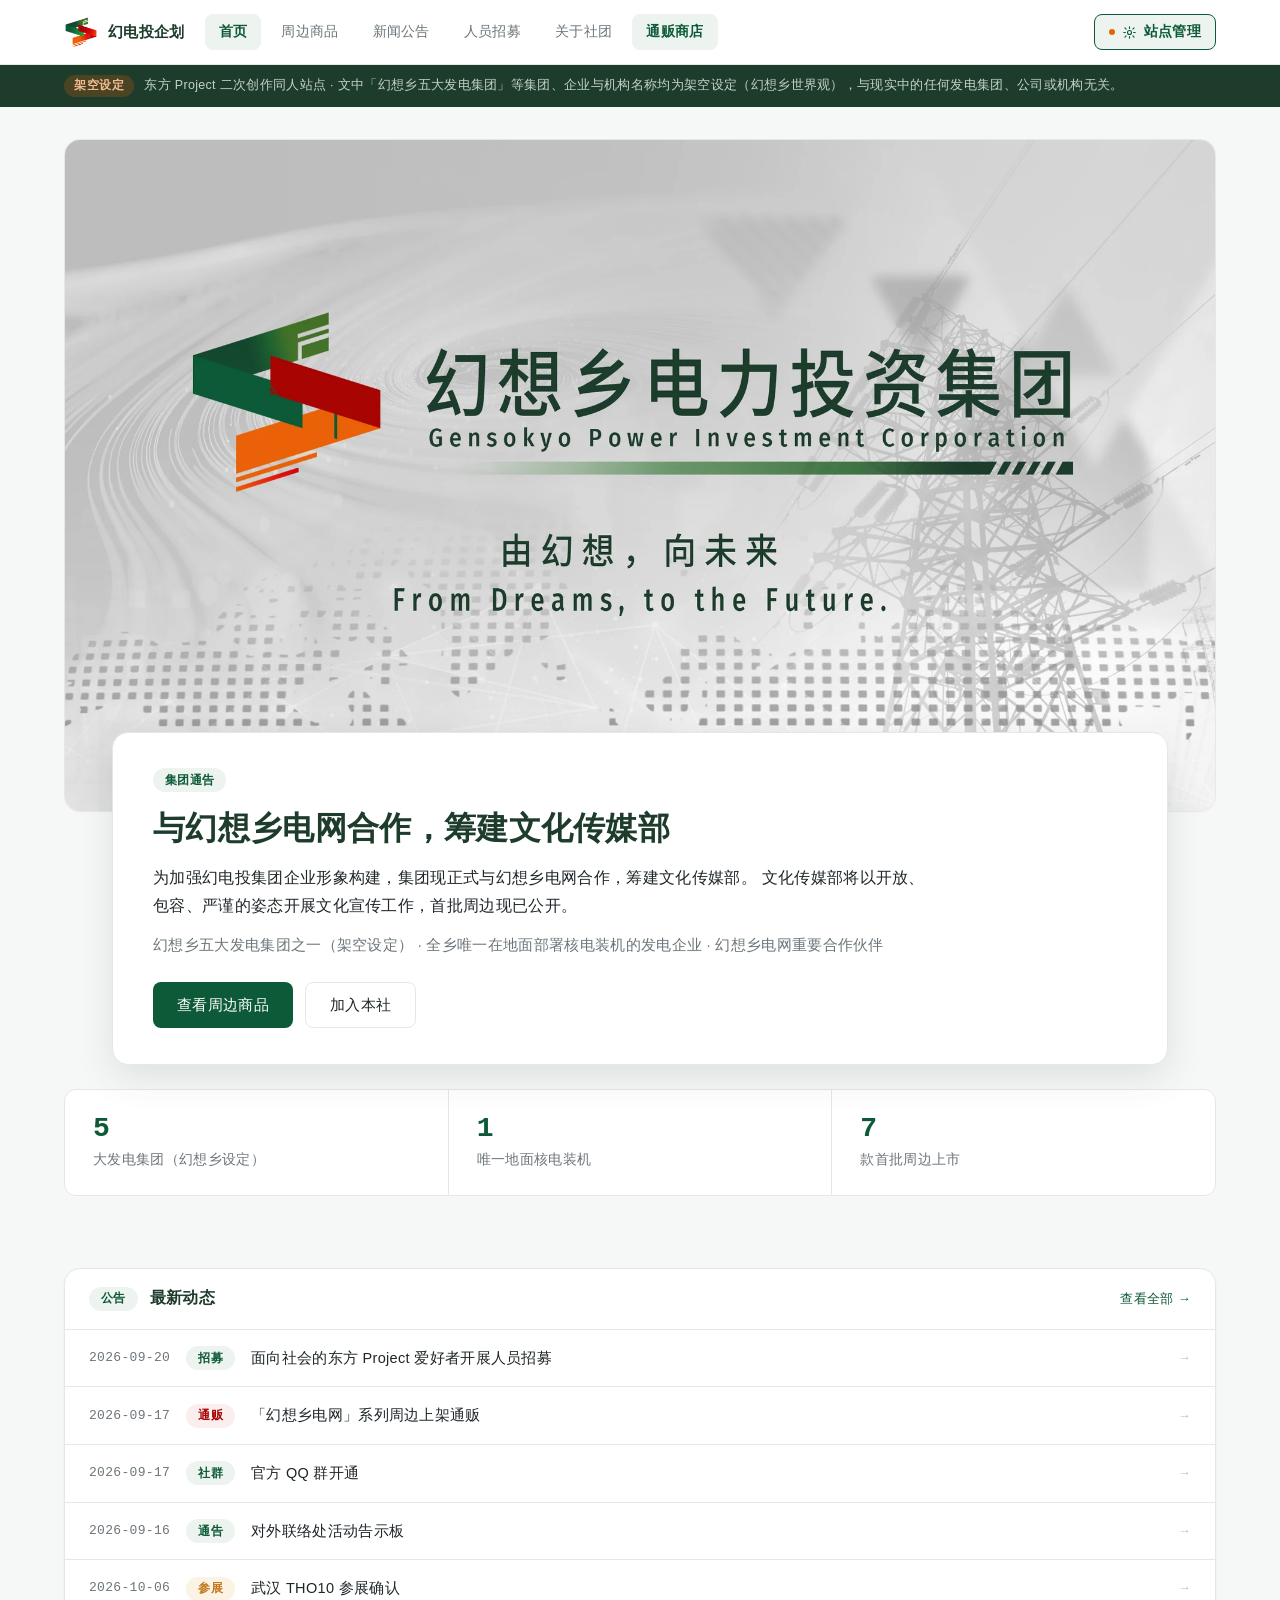
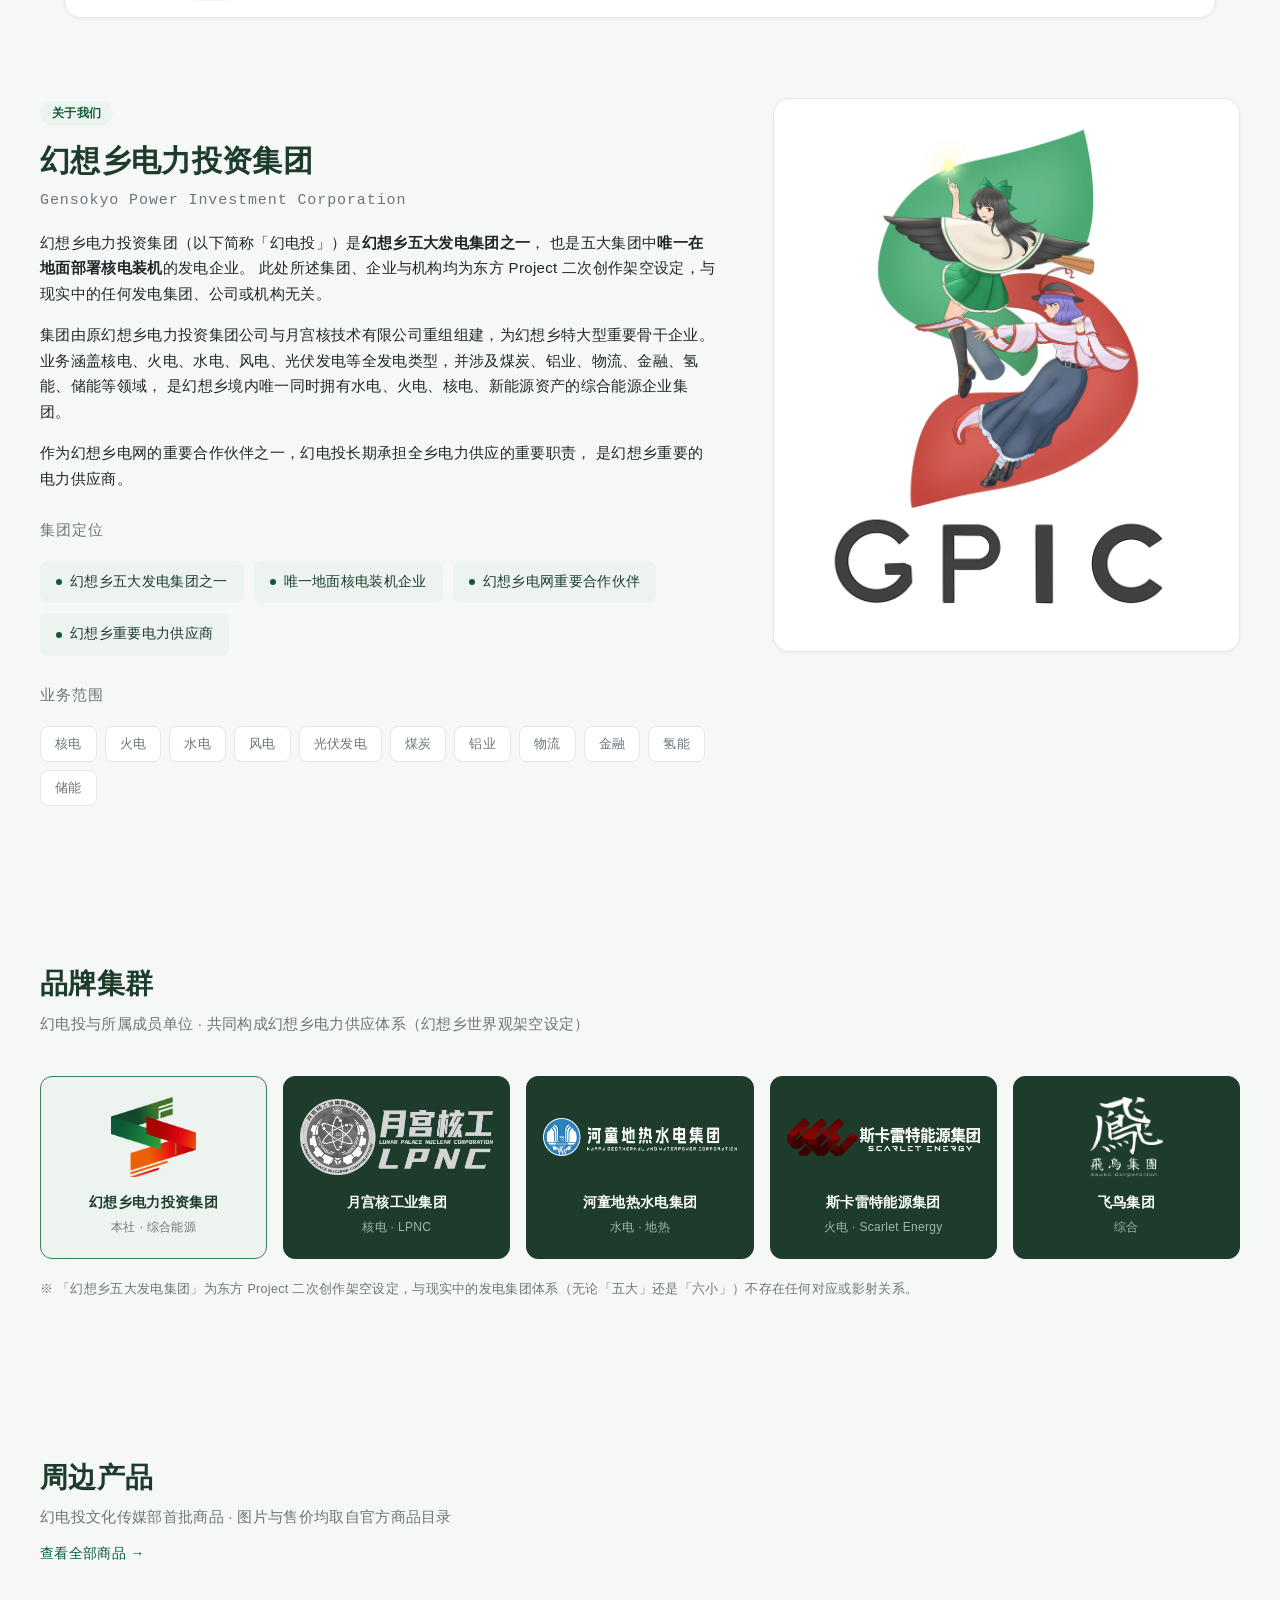
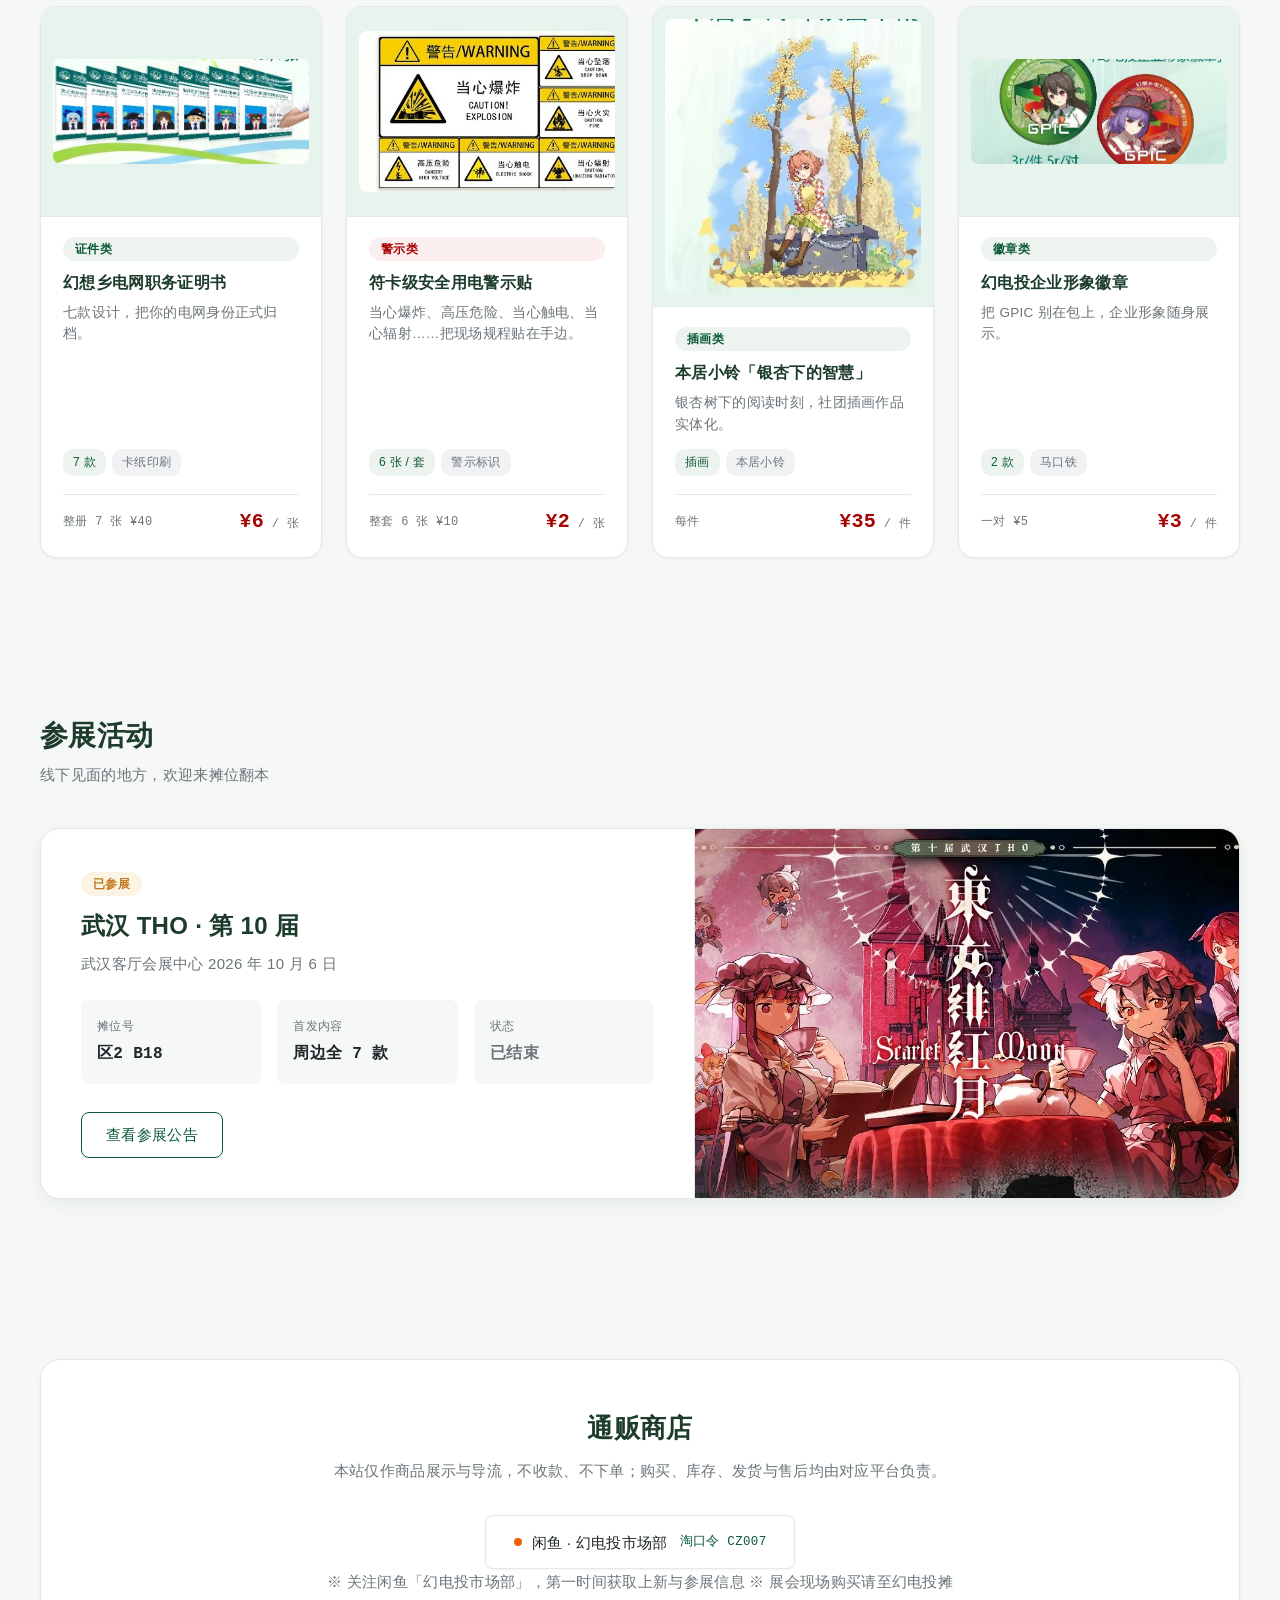
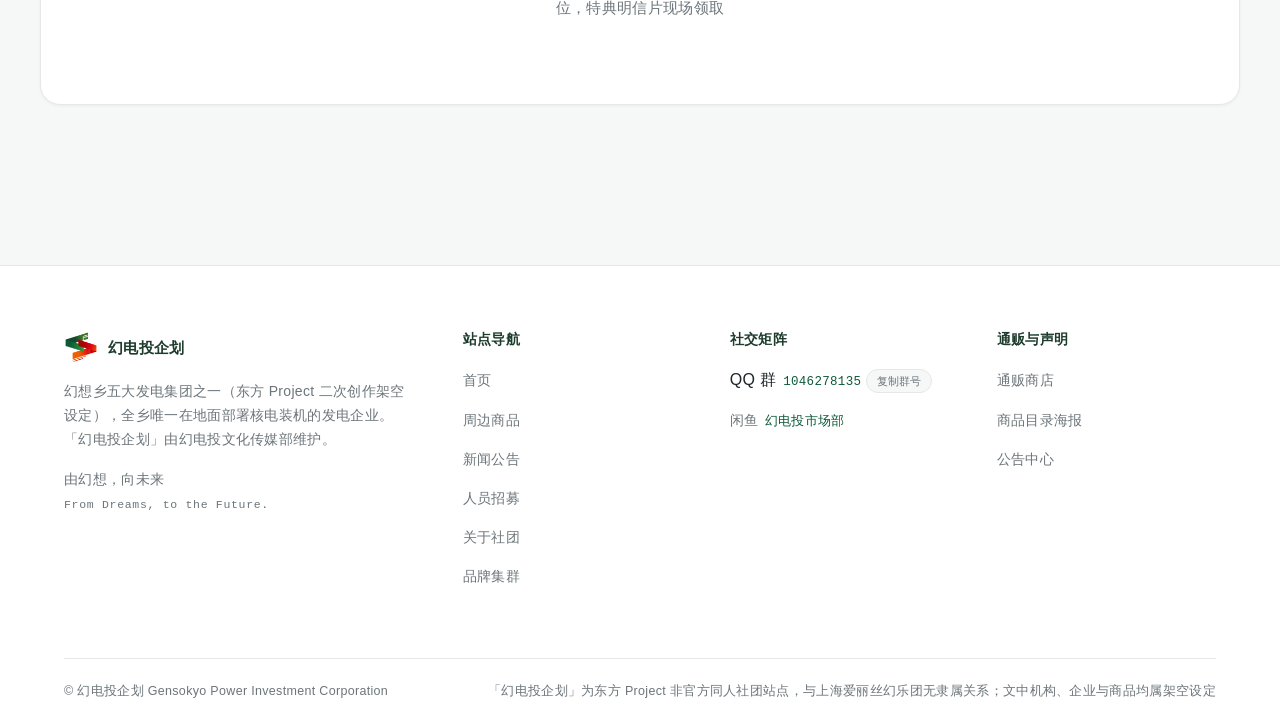
==== 官网/web/index.html @ 7ebc5402 "官网：接入自持动态后端，并加 GitHub Pages 应急发布 把站点从 Qoder 托管后端整体挪到自持栈，同时开一条应急发布通道， 以及收紧这个公开仓库的内容范围。  自持后端（新增 serve" ====
<!DOCTYPE html>
<html lang="zh-CN">
<head>
<meta charset="UTF-8">
<meta name="viewport" content="width=device-width, initial-scale=1">
<title>幻电投企划 | 幻想乡电力投资集团 GPIC</title>
<meta name="description" content="幻电投企划 —— 东方 Project 二次创作同人社团站点。幻想乡五大发电集团之一，全乡唯一在地面部署核电装机的发电企业。旗下文化传媒部出品：电网职务证明书、安全用电警示贴、能效贴纸、形象徽章等周边。">
<meta name="theme-color" content="#0D5A38">

<link rel="icon" href="assets/images/favicon.ico" sizes="any">
<link rel="icon" type="image/png" href="assets/images/favicon.png">
<link rel="apple-touch-icon" href="assets/images/favicon.png">

<meta property="og:type" content="website">
<meta property="og:title" content="幻电投企划 | 幻想乡电力投资集团 GPIC">
<meta property="og:description" content="东方 Project 二次创作架空设定 · 幻想乡五大发电集团之一，全乡唯一在地面部署核电装机的发电企业。">
<meta property="og:image" content="assets/images/share.jpg">
<meta property="og:image:width" content="1200">
<meta property="og:image:height" content="700">
<meta property="og:image:alt" content="幻想乡电力投资集团 · 由幻想，向未来">

<link rel="stylesheet" href="style.css">
</head>

<body>
<a class="skip-link" href="#main">跳到主内容</a>

<!-- ============ 顶部导航 ============ -->
<header class="site-header" id="siteHeader">
  <div class="container header-inner">
    <a class="logo" href="index.html">
      <img src="assets/images/favicon.png" alt="" width="34" height="34">
      <span>幻电投企划</span>
    </a>

    <nav class="main-nav" id="mainNav" aria-label="主导航">
      <a href="index.html" class="is-active">首页</a>
      <a href="goods.html">周边商品</a>
      <a href="notice.html">新闻公告</a>
      <a href="recruitment.html">人员招募</a>
      <a href="#about">关于社团</a>
      <a href="#shop">通贩商店</a>
    </nav>

    <div class="header-right">
      <a class="admin-entry" href="admin.html" title="进入站点管理后台（先登录）">
        <span class="ae-dot" aria-hidden="true"></span>
        <svg viewBox="0 0 24 24" fill="none" stroke="currentColor" stroke-width="1.8" stroke-linecap="round" stroke-linejoin="round" aria-hidden="true"><circle cx="12" cy="12" r="3.2"/><path d="M12 2.8v2.6M12 18.6v2.6M4.7 4.7l1.9 1.9M17.4 17.4l1.9 1.9M2.8 12h2.6M18.6 12h2.6M4.7 19.3l1.9-1.9M17.4 6.6l1.9-1.9"/></svg>
        <span>站点管理</span>
      </a>
      <button class="nav-toggle" id="navToggle" aria-label="展开菜单" aria-expanded="false">
        <span></span><span></span><span></span>
      </button>
    </div>
  </div>
</header>

<!-- ============ 世界观声明条 ============ -->
<div class="world-bar">
  <div class="container">
    <span class="wb-tag">架空设定</span>
    <p>东方 Project 二次创作同人站点 · 文中「幻想乡五大发电集团」等集团、企业与机构名称均为架空设定（幻想乡世界观），与现实中的任何发电集团、公司或机构无关。</p>
  </div>
</div>

<main id="main">

  <!-- ============ 首屏 · 品牌横幅 ============ -->
  <section class="hero">
    <div class="container">
      <picture>
        <source srcset="assets/images/banner.webp" type="image/webp">
        <img class="hero-banner" src="assets/images/banner.jpg" width="1920" height="1120"
             fetchpriority="high"
             alt="幻想乡电力投资集团 Gensokyo Power Investment Corporation —— 由幻想，向未来">
      </picture>
      <h1 class="sr-only">幻想乡电力投资集团 Gensokyo Power Investment Corporation</h1>

      <div class="hero-card">
        <span class="badge badge-green">集团通告</span>
        <h2>与幻想乡电网合作，筹建文化传媒部</h2>
        <p class="hero-notice">
          为加强幻电投集团企业形象构建，集团现正式与幻想乡电网合作，筹建文化传媒部。
          文化传媒部将以开放、包容、严谨的姿态开展文化宣传工作，首批周边现已公开。
        </p>
        <p class="hero-sub">
          幻想乡五大发电集团之一（架空设定） · 全乡唯一在地面部署核电装机的发电企业 · 幻想乡电网重要合作伙伴
        </p>
        <div class="hero-actions">
          <a class="btn btn-primary" href="goods.html">查看周边商品</a>
          <a class="btn btn-ghost" href="recruitment.html">加入本社</a>
        </div>
      </div>

      <div class="stat-strip">
        <div><span class="stat-num">5</span><span class="stat-label">大发电集团（幻想乡设定）</span></div>
        <div><span class="stat-num">1</span><span class="stat-label">唯一地面核电装机</span></div>
        <div><span class="stat-num">7</span><span class="stat-label">款首批周边上市</span></div>
      </div>
    </div>
  </section>

  <!-- ============ 最新公告 ============ -->
  <section class="container">
    <div class="notice-card" id="news">
      <div class="notice-head">
        <span class="badge badge-green">公告</span>
        <h2>最新动态</h2>
        <a class="more" href="notice.html">查看全部 →</a>
      </div>
      <ul class="notice-list" id="noticeList">
        <li>
          <a href="notice.html?id=2026-09-20-a">
            <span class="notice-date">2026-09-20</span>
            <span class="badge badge-green">招募</span>
            <span class="nt">面向社会的东方 Project 爱好者开展人员招募</span>
            <span class="go">→</span>
          </a>
        </li>
        <li>
          <a href="notice.html?id=2026-09-17-a">
            <span class="notice-date">2026-09-17</span>
            <span class="badge badge-red">通贩</span>
            <span class="nt">「幻想乡电网」系列周边上架通贩</span>
            <span class="go">→</span>
          </a>
        </li>
        <li>
          <a href="notice.html?id=2026-09-17-b">
            <span class="notice-date">2026-09-17</span>
            <span class="badge badge-green">社群</span>
            <span class="nt">官方 QQ 群开通</span>
            <span class="go">→</span>
          </a>
        </li>
        <li>
          <a href="notice.html?id=2026-09-16-a">
            <span class="notice-date">2026-09-16</span>
            <span class="badge badge-green">通告</span>
            <span class="nt">对外联络处活动告示板</span>
            <span class="go">→</span>
          </a>
        </li>
        <li>
          <a href="notice.html?id=2026-09-18-b">
            <span class="notice-date">2026-10-06</span>
            <span class="badge badge-gold">参展</span>
            <span class="nt">武汉 THO10 参展确认</span>
            <span class="go">→</span>
          </a>
        </li>
      </ul>
    </div>
  </section>

  <!-- ============ 关于社团 ============ -->
  <section class="section container" id="about">
    <div class="about-grid">
      <div class="about-text">
        <span class="badge badge-green">关于我们</span>
        <h2>幻想乡电力投资集团</h2>
        <p class="about-en">Gensokyo Power Investment Corporation</p>
        <p>
          幻想乡电力投资集团（以下简称「幻电投」）是<strong>幻想乡五大发电集团之一</strong>，
          也是五大集团中<strong>唯一在地面部署核电装机</strong>的发电企业。
          此处所述集团、企业与机构均为东方 Project 二次创作架空设定，与现实中的任何发电集团、公司或机构无关。
        </p>
        <p>
          集团由原幻想乡电力投资集团公司与月宫核技术有限公司重组组建，为幻想乡特大型重要骨干企业。
          业务涵盖核电、火电、水电、风电、光伏发电等全发电类型，并涉及煤炭、铝业、物流、金融、氢能、储能等领域，
          是幻想乡境内唯一同时拥有水电、火电、核电、新能源资产的综合能源企业集团。
        </p>
        <p>
          作为幻想乡电网的重要合作伙伴之一，幻电投长期承担全乡电力供应的重要职责，
          是幻想乡重要的电力供应商。
        </p>

        <p class="tag-title">集团定位</p>
        <ul class="id-tags">
          <li>幻想乡五大发电集团之一</li>
          <li>唯一地面核电装机企业</li>
          <li>幻想乡电网重要合作伙伴</li>
          <li>幻想乡重要电力供应商</li>
        </ul>

        <p class="tag-title">业务范围</p>
        <ul class="biz-tags">
          <li>核电</li><li>火电</li><li>水电</li><li>风电</li><li>光伏发电</li>
          <li>煤炭</li><li>铝业</li><li>物流</li><li>金融</li><li>氢能</li><li>储能</li>
        </ul>
      </div>

      <div class="about-visual">
        <img src="assets/images/logo-mascot.webp" width="900" height="1080"
             alt="幻想乡电力投资集团立绘标识">
      </div>
    </div>
  </section>

  <!-- ============ 品牌集群 ============ -->
  <section class="section container" id="brands">
    <div class="section-head">
      <h2>品牌集群</h2>
      <p>幻电投与所属成员单位 · 共同构成幻想乡电力供应体系（幻想乡世界观架空设定）</p>
    </div>

    <ul class="brand-grid">
      <li class="brand-card is-self">
        <div class="brand-logo"><img src="assets/images/logo-mark.webp" alt="幻想乡电力投资集团标志" loading="lazy"></div>
        <h3>幻想乡电力投资集团</h3>
        <p>本社 · 综合能源</p>
      </li>
      <li class="brand-card">
        <div class="brand-logo"><img src="assets/images/brand-lunar.webp" alt="月宫核工业集团有限公司标志" loading="lazy"></div>
        <h3>月宫核工业集团</h3>
        <p>核电 · LPNC</p>
      </li>
      <li class="brand-card">
        <div class="brand-logo"><img src="assets/images/brand-kappa.webp" alt="河童地热水电集团有限公司标志" loading="lazy"></div>
        <h3>河童地热水电集团</h3>
        <p>水电 · 地热</p>
      </li>
      <li class="brand-card">
        <div class="brand-logo"><img src="assets/images/brand-scarlet.webp" alt="斯卡雷特能源集团有限公司标志" loading="lazy"></div>
        <h3>斯卡雷特能源集团</h3>
        <p>火电 · Scarlet Energy</p>
      </li>
      <li class="brand-card">
        <div class="brand-logo"><img src="assets/images/brand-asuka.webp" alt="飞鸟集团有限公司标志" loading="lazy"></div>
        <h3>飞鸟集团</h3>
        <p>综合</p>
      </li>
    </ul>

    <p class="brand-note">※ 「幻想乡五大发电集团」为东方 Project 二次创作架空设定，与现实中的发电集团体系（无论「五大」还是「六小」）不存在任何对应或影射关系。</p>
  </section>

  <!-- ============ 周边产品精选 ============ -->
  <section class="section container" id="goods">
    <div class="section-head">
      <h2>周边产品</h2>
      <p>幻电投文化传媒部首批商品 · 图片与售价均取自官方商品目录</p>
      <a class="more" href="goods.html">查看全部商品 →</a>
    </div>

    <div class="goods-grid">
      <article class="goods-card">
        <div class="goods-media"><img src="assets/images/goods-proof.webp" alt="幻想乡电网职务证明书，共 7 款" loading="lazy"></div>
        <div class="goods-body">
          <span class="badge badge-green">证件类</span>
          <h3>幻想乡电网职务证明书</h3>
          <p>七款设计，把你的电网身份正式归档。</p>
          <div class="goods-tags"><span class="is-key">7 款</span><span>卡纸印刷</span></div>
          <div class="goods-foot">
            <span class="goods-alt">整册 7 张 ¥40</span>
            <span class="goods-price">¥6<em> / 张</em></span>
          </div>
        </div>
      </article>

      <article class="goods-card">
        <div class="goods-media"><img src="assets/images/goods-warning.webp" alt="符卡级安全用电警示贴，含当心爆炸、高压危险等图案" loading="lazy"></div>
        <div class="goods-body">
          <span class="badge badge-red">警示类</span>
          <h3>符卡级安全用电警示贴</h3>
          <p>当心爆炸、高压危险、当心触电、当心辐射……把现场规程贴在手边。</p>
          <div class="goods-tags"><span class="is-key">6 张 / 套</span><span>警示标识</span></div>
          <div class="goods-foot">
            <span class="goods-alt">整套 6 张 ¥10</span>
            <span class="goods-price">¥2<em> / 张</em></span>
          </div>
        </div>
      </article>

      <article class="goods-card">
        <div class="goods-media"><img src="assets/images/goods-kosuzu.webp" alt="本居小铃主题插画「银杏下的智慧」" loading="lazy"></div>
        <div class="goods-body">
          <span class="badge badge-green">插画类</span>
          <h3>本居小铃「银杏下的智慧」</h3>
          <p>银杏树下的阅读时刻，社团插画作品实体化。</p>
          <div class="goods-tags"><span class="is-key">插画</span><span>本居小铃</span></div>
          <div class="goods-foot">
            <span class="goods-alt">每件</span>
            <span class="goods-price">¥35<em> / 件</em></span>
          </div>
        </div>
      </article>

      <article class="goods-card">
        <div class="goods-media"><img src="assets/images/goods-badge.webp" alt="幻电投企业形象徽章，共 2 款" loading="lazy"></div>
        <div class="goods-body">
          <span class="badge badge-green">徽章类</span>
          <h3>幻电投企业形象徽章</h3>
          <p>把 GPIC 别在包上，企业形象随身展示。</p>
          <div class="goods-tags"><span class="is-key">2 款</span><span>马口铁</span></div>
          <div class="goods-foot">
            <span class="goods-alt">一对 ¥5</span>
            <span class="goods-price">¥3<em> / 件</em></span>
          </div>
        </div>
      </article>
    </div>
  </section>

  <!-- ============ 参展预告 ============ -->
  <section class="section container" id="event">
    <div class="section-head">
      <h2>参展活动</h2>
      <p>线下见面的地方，欢迎来摊位翻本</p>
    </div>

    <div class="event-card">
      <div class="event-info">
        <span class="badge badge-gold">已参展</span>
        <h3>武汉 THO · 第 10 届</h3>
        <p>武汉客厅会展中心 2026 年 10 月 6 日</p>
        <dl class="event-facts">
          <div><dt>摊位号</dt><dd>区2 B18</dd></div>
          <div><dt>首发内容</dt><dd>周边全 7 款</dd></div>
          <div><dt>状态</dt><dd class="cd is-past">已结束</dd></div>
        </dl>
        <a class="btn btn-outline" href="notice.html?id=2026-09-18-b">查看参展公告</a>
      </div>
      <div class="event-visual" style="background-image:url('assets/images/武汉tho.webp')"></div>
    </div>
  </section>

  <!-- ============ 通贩入口 ============ -->
  <section class="section container" id="shop">
    <div class="shop-card">
      <h2>通贩商店</h2>
      <p>本站仅作商品展示与导流，不收款、不下单；购买、库存、发货与售后均由对应平台负责。</p>
      <div class="shop-links">
        <a href="https://m.tb.cn/h.8sNhvfF?tk=iu4DTjnBcbM" target="_blank" rel="noopener">
          <span class="dot"></span>闲鱼 · 幻电投市场部<em class="sc-sub">淘口令 CZ007</em>
        </a>
      </div>
      <p class="shop-note">※ 关注闲鱼「幻电投市场部」，第一时间获取上新与参展信息 ※ 展会现场购买请至幻电投摊位，特典明信片现场领取</p>
    </div>
  </section>

</main>

<!-- ============ 页脚 ============ -->
<footer class="site-footer">
  <div class="container">
    <div class="footer-grid">
      <div class="footer-brand">
        <a class="logo" href="index.html">
          <img src="assets/images/favicon.png" alt="" width="34" height="34">
          <span>幻电投企划</span>
        </a>
        <p>幻想乡五大发电集团之一（东方 Project 二次创作架空设定），全乡唯一在地面部署核电装机的发电企业。「幻电投企划」由幻电投文化传媒部维护。</p>
        <p class="footer-slogan">由幻想，向未来<em>From Dreams, to the Future.</em></p>
      </div>

      <div>
        <h4>站点导航</h4>
        <ul>
          <li><a href="index.html">首页</a></li>
          <li><a href="goods.html">周边商品</a></li>
          <li><a href="notice.html">新闻公告</a></li>
          <li><a href="recruitment.html">人员招募</a></li>
          <li><a href="#about">关于社团</a></li>
          <li><a href="#brands">品牌集群</a></li>
        </ul>
      </div>

      <div>
        <h4>社交矩阵</h4>
        <ul id="socialList">
          <li>
            QQ 群 <em class="sc-sub">1046278135</em>
            <button type="button" class="sc-copy" data-copy="1046278135">复制群号</button>
          </li>
          <li><a href="https://m.tb.cn/h.8sNhvfF?tk=iu4DTjnBcbM" target="_blank" rel="noopener">闲鱼 <em class="sc-sub">幻电投市场部</em></a></li>
        </ul>
      </div>

      <div>
        <h4>通贩与声明</h4>
        <ul>
          <li><a href="#shop">通贩商店</a></li>
          <li><a href="assets/images/goods-poster.webp" target="_blank" rel="noopener">商品目录海报</a></li>
          <li><a href="notice.html">公告中心</a></li>
        </ul>
      </div>
    </div>

    <div class="footer-bottom">
      <span>© 幻电投企划 Gensokyo Power Investment Corporation</span>
      <span>「幻电投企划」为东方 Project 非官方同人社团站点，与上海爱丽丝幻乐团无隶属关系；文中机构、企业与商品均属架空设定</span>
    </div>
  </div>
</footer>

<script>
// 移动端菜单
var navToggle = document.getElementById('navToggle');
var mainNav = document.getElementById('mainNav');
navToggle.addEventListener('click', function () {
  var open = mainNav.classList.toggle('is-open');
  navToggle.setAttribute('aria-expanded', open ? 'true' : 'false');
});

// 导航阴影
var header = document.getElementById('siteHeader');
window.addEventListener('scroll', function () {
  header.classList.toggle('scrolled', window.scrollY > 10);
}, { passive: true });

// 一键复制
document.addEventListener('click', function (e) {
  var btn = e.target.closest ? e.target.closest('[data-copy]') : null;
  if (!btn) return;
  var text = btn.getAttribute('data-copy');
  var done = function () {
    var old = btn.textContent;
    btn.textContent = '已复制';
    btn.classList.add('is-done');
    setTimeout(function () { btn.textContent = old; btn.classList.remove('is-done'); }, 1600);
  };
  if (navigator.clipboard && navigator.clipboard.writeText) {
    navigator.clipboard.writeText(text).then(done, function () { window.prompt('请手动复制：', text); });
  } else {
    window.prompt('请手动复制：', text);
  }
});

// 滚动高亮当前栏目
var navLinks = Array.prototype.slice.call(document.querySelectorAll('.main-nav a[href^="#"]'));
if ('IntersectionObserver' in window) {
  var linkMap = {};
  navLinks.forEach(function (a) { linkMap[a.getAttribute('href').slice(1)] = a; });
  var observer = new IntersectionObserver(function (entries) {
    entries.forEach(function (entry) {
      if (entry.isIntersecting && linkMap[entry.target.id]) {
        navLinks.forEach(function (a) { a.classList.remove('is-active'); });
        linkMap[entry.target.id].classList.add('is-active');
      }
    });
  }, { rootMargin: '-80px 0px -70% 0px' });
  Object.keys(linkMap).forEach(function (id) {
    var el = document.getElementById(id);
    if (el) observer.observe(el);
  });
}
// ─── 动态数据加载 ───
(function() {
  var API = '/functions/v1/app';
  function esc(s) { var d = document.createElement('div'); d.textContent = s; return d.innerHTML; }

  fetch(API + '?action=all')
    .then(function(r) { return r.json(); })
    .then(function(data) {
      if (data.error || !data.ok) return;

      // 更新公告列表
      if (data.notices && data.notices.length) {
        var list = document.getElementById('noticeList');
        if (list) {
          list.innerHTML = data.notices.slice(0, 5).map(function(n) {
            var badgeClass = n.style === 'red' ? 'badge-red' : n.style === 'gold' ? 'badge-gold' : 'badge-green';
            return '<li><a href="notice.html?id=' + esc(n.id) + '">' +
              '<span class="notice-date">' + esc(n.date) + '</span>' +
              '<span class="badge ' + badgeClass + '">' + esc(n.type) + '</span>' +
              '<span class="nt">' + esc(n.summary || n.title) + '</span>' +
              '<span class="go">→</span></a></li>';
          }).join('');
        }
      }

      // 更新品牌
      if (data.brands && data.brands.length) {
        var brandGrid = document.querySelector('.brand-grid');
        if (brandGrid) {
          brandGrid.innerHTML = data.brands.map(function(b) {
            return '<li class="brand-card' + (b.is_self ? ' is-self' : '') + '">' +
              '<div class="brand-logo"><img src="' + esc(b.logo) + '" alt="' + esc(b.name) + '" loading="lazy"></div>' +
              '<h3>' + esc(b.name) + '</h3>' +
              '<p>' + esc(b.sub) + '</p></li>';
          }).join('');
        }
      }

      // 更新商品
      if (data.goods && data.goods.length) {
        var goodsGrid = document.querySelector('.goods-grid');
        if (goodsGrid) {
          goodsGrid.innerHTML = data.goods.slice(0, 4).map(function(g) {
            var badgeClass = g.badge_style === 'red' ? 'badge-red' : g.badge_style === 'gold' ? 'badge-gold' : 'badge-green';
            var tagsHtml = (g.tags || []).map(function(t) {
              return '<span' + (t.key ? ' class="is-key"' : '') + '>' + esc(t.text) + '</span>';
            }).join('');
            var priceText = g.is_free ? esc(g.free_label || '免费') : '¥' + esc(g.price) + '<em> ' + esc(g.unit) + '</em>';
            return '<article class="goods-card">' +
              '<div class="goods-media"><img src="' + esc(g.image) + '" alt="' + esc(g.image_alt) + '" loading="lazy"></div>' +
              '<div class="goods-body">' +
              '<span class="badge ' + badgeClass + '">' + esc(g.badge) + '</span>' +
              '<h3>' + esc(g.name) + '</h3>' +
              '<p>' + esc(g.description) + '</p>' +
              '<div class="goods-tags">' + tagsHtml + '</div>' +
              '<div class="goods-foot">' +
              '<span class="goods-alt">' + esc(g.alt_label) + '</span>' +
              '<span class="goods-price">' + priceText + '</span>' +
              '</div></div></article>';
          }).join('');
        }
      }

      // 更新通贩商店（数据来自后端 site_settings 的 shop 键）
      // 下面这段静态 HTML 保留作兜底：接口挂了 / 没 JS 时仍是可读内容
      if (data.shop) {
        var shopCard = document.querySelector('#shop .shop-card');
        if (shopCard) {
          var shop = data.shop;
          var shopLinks = (shop.links || []).filter(function(l) {
            return l && l.href;
          }).map(function(l) {
            return '<a href="' + esc(l.href) + '" target="_blank" rel="noopener">' +
              '<span class="dot"></span>' + esc(l.label || '') +
              (l.sub ? '<em class="sc-sub">' + esc(l.sub) + '</em>' : '') + '</a>';
          }).join('');
          shopCard.innerHTML =
            '<h2>' + esc(shop.title || '通贩商店') + '</h2>' +
            (shop.desc ? '<p>' + esc(shop.desc) + '</p>' : '') +
            (shopLinks ? '<div class="shop-links">' + shopLinks + '</div>' : '') +
            (shop.note ? '<p class="shop-note">' + esc(shop.note) + '</p>' : '');
        }
      }

      // 更新社交链接
      if (data.social && data.social.length) {
        var socialList = document.getElementById('socialList');
        if (socialList) {
          socialList.innerHTML = data.social.filter(function(s) { return s.href; }).map(function(s) {
            return '<li><a href="' + esc(s.href) + '" target="_blank" rel="noopener">' + esc(s.label) +
              (s.sub ? ' <em class="sc-sub">' + esc(s.sub) + '</em>' : '') + '</a></li>';
          }).join('');
        }
      }
    })
    .catch(function() { /* 静态内容作为兜底 */ });
})();
</script>
</body>
</html>
---- 官网/web/style.css ----
/* ============================================================
   幻电投企划 · 幻想乡电力投资集团官网
   共享样式表 v2.0 — Qoder Sites 重构版
   ------------------------------------------------------------
   品牌色（采样自社团素材）：
     深绿 #1D3C2C  标志绿 #0D5A38  标志红 #A60402  标志橙 #EB6108
   ============================================================ */

/* ============ 1. 设计变量 ============ */
:root {
  --brand-deep: #1D3C2C;
  --brand-green: #0D5A38;
  --brand-green-soft: #3E7C5E;
  --brand-red: #A60402;
  --brand-orange: #EB6108;

  --text-1: #1F2629;
  --text-2: #6C757A;
  --text-3: #9AA3A8;
  --border: #E5E8E7;
  --bg: #F6F8F7;
  --surface: #FFFFFF;
  --tint-green: #EDF3EF;
  --tint-red: #FBEEEE;
  --tint-orange: #FFF5ED;

  --ok: #1E7A4E;
  --warn: #C2761A;
  --err: #A60402;

  --r-sm: 8px;
  --r-md: 12px;
  --r-lg: 16px;
  --r-xl: 20px;

  --shadow-sm: 0 1px 3px rgba(29,60,44,.06);
  --shadow-md: 0 4px 16px rgba(29,60,44,.08);
  --shadow-lg: 0 12px 36px rgba(29,60,44,.12);

  --container: 1200px;
  --font: "Inter", -apple-system, BlinkMacSystemFont, "Segoe UI", "Noto Sans SC", "PingFang SC", "Microsoft YaHei", sans-serif;
  --mono: "JetBrains Mono", ui-monospace, SFMono-Regular, Consolas, monospace;

  --header-h: 64px;
}

/* ============ 2. 基础重置 ============ */
*, *::before, *::after { box-sizing: border-box; }
html { -webkit-text-size-adjust: 100%; scroll-behavior: smooth; }
body {
  margin: 0;
  font-family: var(--font);
  font-size: 16px;
  line-height: 1.7;
  color: var(--text-1);
  background: var(--bg);
  letter-spacing: .02em;
}
h1, h2, h3, h4 { margin: 0; line-height: 1.3; font-weight: 700; }
p { margin: 0; }
a { color: inherit; text-decoration: none; }
img { max-width: 100%; display: block; }
ul { margin: 0; padding: 0; list-style: none; }
dl, dd, dt { margin: 0; }
button { font-family: inherit; cursor: pointer; border: none; background: none; }
[hidden] { display: none !important; }

.container { max-width: var(--container); margin: 0 auto; padding: 0 24px; }
.sr-only {
  position: absolute; width: 1px; height: 1px; padding: 0; margin: -1px;
  overflow: hidden; clip: rect(0,0,0,0); white-space: nowrap; border: 0;
}
.skip-link {
  position: absolute; left: -9999px; top: 0; z-index: 999;
  background: var(--brand-green); color: #fff; padding: 10px 16px;
  border-radius: 0 0 var(--r-sm) 0;
}
.skip-link:focus { left: 0; }

/* ============ 3. 通用组件 ============ */
.btn {
  display: inline-flex; align-items: center; justify-content: center; gap: 8px;
  height: 46px; padding: 0 24px; border-radius: var(--r-sm);
  font-size: 15px; font-weight: 500; transition: all .2s ease;
  white-space: nowrap;
}
.btn-primary { background: var(--brand-green); color: #fff; }
.btn-primary:hover { background: var(--brand-deep); transform: translateY(-1px); box-shadow: var(--shadow-md); }
.btn-ghost { border: 1px solid var(--border); color: var(--text-1); background: var(--surface); }
.btn-ghost:hover { border-color: var(--brand-green); color: var(--brand-green); }
.btn-outline {
  border: 1.5px solid var(--brand-green); color: var(--brand-green); background: transparent;
}
.btn-outline:hover { background: var(--brand-green); color: #fff; }

.badge {
  display: inline-flex; align-items: center; height: 24px; padding: 0 12px;
  border-radius: 12px; font-size: 12px; font-weight: 600; white-space: nowrap;
  letter-spacing: .03em;
}
.badge-green { background: var(--tint-green); color: var(--brand-green); }
.badge-red { background: var(--tint-red); color: var(--brand-red); }
.badge-gold { background: #FBF3E4; color: var(--warn); }
.badge-gray { background: #F1F2F3; color: var(--text-2); }
.badge-orange { background: var(--tint-orange); color: var(--brand-orange); }

.section { padding: 80px 0; }
.section-head { margin-bottom: 40px; }
.section-head h2 { font-size: 28px; color: var(--brand-deep); margin-bottom: 8px; }
.section-head p { color: var(--text-2); font-size: 15px; margin-top: 4px; }
.section-head .more {
  display: inline-flex; align-items: center; gap: 4px;
  color: var(--brand-green); font-size: 14px; font-weight: 500; margin-top: 12px;
  transition: gap .2s;
}
.section-head .more:hover { gap: 8px; }

/* 占位块 */
.ph {
  display: flex; align-items: center; justify-content: center; text-align: center;
  background: repeating-linear-gradient(135deg, #EFF1F2 0 12px, #E9ECEC 12px 24px);
  border: 1px dashed #C5CCCA; border-radius: var(--r-md);
  color: #8A9296; font-size: 13px; letter-spacing: .04em; padding: 16px;
}

/* ============ 4. 顶部导航 ============ */
.site-header {
  position: sticky; top: 0; z-index: 50;
  background: rgba(255,255,255,.92); backdrop-filter: blur(12px);
  border-bottom: 1px solid var(--border);
  transition: box-shadow .3s;
}
.site-header.scrolled { box-shadow: var(--shadow-sm); }
.header-inner {
  display: flex; align-items: center; gap: 20px;
  height: var(--header-h);
}
.logo {
  display: flex; align-items: center; gap: 10px;
  font-weight: 700; font-size: 15px; white-space: nowrap;
  color: var(--brand-deep);
}
.logo img { width: 34px; height: 34px; flex: none; object-fit: contain; }
.main-nav { display: flex; gap: 6px; font-size: 14px; }
.main-nav a {
  color: var(--text-2); padding: 6px 14px; border-radius: var(--r-sm);
  transition: all .18s; white-space: nowrap; font-weight: 450;
}
.main-nav a:hover { color: var(--brand-deep); background: var(--tint-green); }
.main-nav a.is-active { color: var(--brand-green); background: var(--tint-green); font-weight: 600; }
.header-right { margin-left: auto; display: flex; align-items: center; gap: 12px; }
.nav-toggle {
  display: none; width: 40px; height: 40px; border-radius: var(--r-sm);
  border: 1px solid var(--border);
}
.nav-toggle span {
  display: block; width: 18px; height: 2px; background: var(--text-1);
  margin: 3px auto; border-radius: 2px; transition: .2s;
}

/* 后台入口按钮 */
.admin-entry {
  display: inline-flex; align-items: center; gap: 7px; height: 36px;
  padding: 0 14px; border-radius: var(--r-sm);
  border: 1px solid var(--brand-green); background: var(--tint-green);
  color: var(--brand-green); font-size: 13.5px; font-weight: 600;
  white-space: nowrap; transition: .18s;
}
.admin-entry:hover { background: var(--brand-green); color: #fff; }
.admin-entry svg { width: 15px; height: 15px; flex: none; }
.admin-entry .ae-dot {
  width: 6px; height: 6px; border-radius: 50%;
  background: var(--brand-orange); flex: none;
}
.admin-entry:hover .ae-dot { background: #fff; }

/* ============ 5. 世界观声明条 ============ */
.world-bar {
  background: var(--brand-deep); color: #C3D3C9;
  font-size: 12.5px; line-height: 1.55;
}
.world-bar .container {
  display: flex; align-items: center; gap: 10px;
  padding-top: 10px; padding-bottom: 10px;
}
.world-bar .wb-tag {
  flex: none; display: inline-flex; align-items: center; height: 22px;
  padding: 0 10px; border-radius: 11px;
  background: rgba(235,97,8,.22); color: #F5BC93;
  font-size: 11.5px; font-weight: 600; letter-spacing: .05em; white-space: nowrap;
}
.world-bar p { color: #C3D3C9; }
.world-bar b { color: #fff; font-weight: 600; }

/* ============ 6. 首屏 Hero ============ */
.hero { padding: 32px 0 0; }
.hero-banner {
  width: 100%; height: auto;
  border-radius: var(--r-lg); border: 1px solid var(--border);
}
.hero-card {
  position: relative; z-index: 2;
  margin: -80px 48px 0; background: var(--surface);
  border: 1px solid var(--border); border-radius: var(--r-lg);
  padding: 32px 40px 36px;
  box-shadow: var(--shadow-lg);
}
.hero-card h2 {
  font-size: 32px; color: var(--brand-deep);
  margin: 16px 0 14px; letter-spacing: .01em;
}
.hero-notice { font-size: 16px; max-width: 780px; line-height: 1.8; }
.hero-sub { color: var(--text-2); font-size: 14.5px; margin-top: 12px; max-width: 780px; }
.hero-actions { display: flex; gap: 12px; flex-wrap: wrap; margin-top: 24px; }

.stat-strip {
  display: grid; grid-template-columns: repeat(3, 1fr); gap: 1px;
  margin-top: 24px; background: var(--border);
  border: 1px solid var(--border); border-radius: var(--r-md); overflow: hidden;
}
.stat-strip div { background: var(--surface); padding: 22px 28px; }
.stat-num {
  display: block; font-family: var(--mono); font-size: 28px;
  font-weight: 700; color: var(--brand-green); line-height: 1.2;
}
.stat-label { color: var(--text-2); font-size: 13.5px; margin-top: 2px; }

/* ============ 7. 公告条 ============ */
.notice-card {
  margin-top: 72px; background: var(--surface);
  border: 1px solid var(--border); border-radius: var(--r-lg);
  overflow: hidden; box-shadow: var(--shadow-sm);
}
.notice-head {
  display: flex; align-items: center; gap: 12px;
  padding: 18px 24px; border-bottom: 1px solid var(--border);
}
.notice-head h2 { font-size: 16px; color: var(--brand-deep); }
.notice-head .more { margin-left: auto; font-size: 13px; color: var(--brand-green); font-weight: 500; }
.notice-head .more:hover { text-decoration: underline; }
.notice-list li { border-bottom: 1px solid var(--border); }
.notice-list li:last-child { border-bottom: none; }
.notice-list li > a {
  display: flex; gap: 16px; align-items: center;
  padding: 16px 24px; font-size: 14.5px; transition: background .16s;
}
.notice-list li:hover { background: #FAFBFA; }
.notice-list li .nt { flex: 1; min-width: 0; }
.notice-list li .go { flex: none; color: #B8C2BD; font-size: 13px; transition: .18s; }
.notice-list li:hover .go { color: var(--brand-green); }
.notice-date { font-family: var(--mono); color: var(--text-2); font-size: 13px; flex: none; }

/* ============ 8. 关于社团 ============ */
.about-grid {
  display: grid; grid-template-columns: 1.45fr 1fr; gap: 56px; align-items: start;
}
.about-text h2 { font-size: 30px; color: var(--brand-deep); margin: 16px 0 8px; }
.about-en {
  font-family: var(--mono); font-size: 13px; color: var(--text-2);
  letter-spacing: .06em; margin-bottom: 20px;
}
.about-text > p { font-size: 15px; margin-bottom: 16px; }
.tag-title { font-size: 12.5px; color: var(--text-2); margin: 28px 0 12px; font-family: var(--mono); letter-spacing: .06em; text-transform: uppercase; }
.id-tags { display: flex; flex-wrap: wrap; gap: 10px; }
.id-tags li {
  display: flex; align-items: center; gap: 8px;
  background: var(--tint-green); color: var(--brand-deep);
  border-radius: var(--r-sm); padding: 10px 16px;
  font-size: 13.5px; font-weight: 500;
}
.id-tags li::before {
  content: ""; width: 6px; height: 6px; border-radius: 50%;
  background: var(--brand-green); flex: none;
}
.biz-tags { display: flex; flex-wrap: wrap; gap: 8px; }
.biz-tags li {
  border: 1px solid var(--border); background: var(--surface);
  color: var(--text-2); border-radius: var(--r-sm);
  padding: 6px 14px; font-size: 13px;
}
.about-visual {
  background: var(--surface); border: 1px solid var(--border);
  border-radius: var(--r-lg); padding: 14px;
  box-shadow: var(--shadow-sm);
}
.about-visual img { width: 100%; height: auto; border-radius: var(--r-md); }

/* ============ 9. 品牌集群 ============ */
.brand-grid { display: grid; grid-template-columns: repeat(5, 1fr); gap: 16px; }
.brand-card {
  background: var(--brand-deep); border: 1px solid var(--brand-deep);
  border-radius: var(--r-md); padding: 20px 16px; text-align: center;
  transition: .25s; display: flex; flex-direction: column;
}
.brand-card:hover { transform: translateY(-4px); box-shadow: 0 12px 28px rgba(29,60,44,.3); }
.brand-logo {
  height: 80px; display: flex; align-items: center; justify-content: center;
  margin-bottom: 16px;
}
.brand-logo img { max-height: 100%; max-width: 100%; width: auto; object-fit: contain; }
.brand-card h3 { font-size: 14px; color: #fff; margin-bottom: 6px; }
.brand-card p { font-size: 12px; color: #9FB8AB; margin-top: auto; }
.brand-card.is-self {
  border-color: var(--brand-green-soft); background: var(--tint-green);
}
.brand-card.is-self h3 { color: var(--brand-deep); }
.brand-card.is-self p { color: var(--text-2); }
.brand-note { margin-top: 20px; font-size: 12.5px; color: var(--text-2); }

/* ============ 10. 周边产品 ============ */
.goods-grid {
  display: grid; grid-template-columns: repeat(auto-fill, minmax(260px, 1fr)); gap: 24px;
}
.goods-card {
  background: var(--surface); border: 1px solid var(--border);
  border-radius: var(--r-lg); overflow: hidden;
  display: flex; flex-direction: column; transition: .25s;
  box-shadow: var(--shadow-sm);
}
.goods-card:hover { transform: translateY(-5px); box-shadow: var(--shadow-lg); }
.goods-media {
  aspect-ratio: 4/3; background: #E7F3ED;
  display: flex; align-items: center; justify-content: center;
  padding: 12px; border-bottom: 1px solid var(--border);
}
.goods-media img { max-width: 100%; max-height: 100%; width: auto; height: auto; border-radius: 8px; }
.goods-body { padding: 20px 22px 24px; flex: 1; display: flex; flex-direction: column; }
.goods-body h3 { font-size: 16px; color: var(--brand-deep); margin: 12px 0 8px; }
.goods-body > p { color: var(--text-2); font-size: 13.5px; flex: 1; line-height: 1.6; }
.goods-tags { display: flex; flex-wrap: wrap; gap: 6px; margin-top: 14px; }
.goods-tags span {
  font-size: 12px; padding: 3px 10px; border-radius: 10px;
  background: #F1F2F3; color: var(--text-2);
}
.goods-tags span.is-key { background: var(--tint-green); color: var(--brand-green); font-weight: 500; }
.goods-foot {
  display: flex; align-items: flex-end; justify-content: space-between; gap: 10px;
  margin-top: 18px; padding-top: 16px; border-top: 1px solid var(--border);
}
.goods-price { font-family: var(--mono); font-size: 20px; font-weight: 700; color: var(--brand-red); line-height: 1.1; }
.goods-price em { font-style: normal; font-size: 12px; color: var(--text-2); font-weight: 400; }
.goods-alt { font-size: 12px; color: var(--text-2); font-family: var(--mono); }
.goods-free { font-size: 14px; font-weight: 700; color: var(--brand-green); }

/* ============ 11. 参展预告 ============ */
.event-card {
  display: grid; grid-template-columns: 1.2fr 1fr;
  background: var(--surface); border: 1px solid var(--border);
  border-radius: var(--r-xl); overflow: hidden;
  box-shadow: var(--shadow-md);
}
.event-info { padding: 40px; }
.event-info h3 { font-size: 24px; color: var(--brand-deep); margin: 14px 0 10px; }
.event-info > p { color: var(--text-2); font-size: 15px; margin-bottom: 24px; }
.event-facts { display: grid; grid-template-columns: repeat(3, 1fr); gap: 16px; margin-bottom: 28px; }
.event-facts div { background: var(--bg); border-radius: var(--r-sm); padding: 16px; }
.event-facts dt { font-size: 12px; color: var(--text-2); margin-bottom: 4px; }
.event-facts dd { font-size: 16px; font-weight: 700; font-family: var(--mono); }
.event-facts dd.cd { font-variant-numeric: tabular-nums; }
.event-facts dd.cd.is-soon { color: var(--brand-orange); }
.event-facts dd.cd.is-urgent { color: var(--brand-red); }
.event-facts dd.cd.is-live { color: var(--brand-green); }
.event-facts dd.cd.is-past { color: var(--text-2); }
.event-visual {
  min-height: 300px; border-left: 1px solid var(--border);
  background-size: cover; background-position: center;
}

/* ============ 12. 通贩入口 ============ */
.shop-card {
  background: var(--surface); border: 1px solid var(--border);
  border-radius: var(--r-xl); padding: 52px 40px; text-align: center;
  box-shadow: var(--shadow-sm);
}
.shop-card h2 { font-size: 26px; color: var(--brand-deep); margin-bottom: 12px; }
.shop-card > p { color: var(--text-2); font-size: 15px; max-width: 640px; margin: 0 auto 32px; }
.shop-links { display: flex; justify-content: center; gap: 16px; flex-wrap: wrap; }
.shop-links a {
  display: flex; align-items: center; gap: 10px; height: 54px;
  padding: 0 28px; border: 1px solid var(--border); border-radius: var(--r-sm);
  font-size: 15px; font-weight: 500; background: var(--surface); transition: .2s;
  box-shadow: var(--shadow-sm);
}
.shop-links a:hover { border-color: var(--brand-green); color: var(--brand-green); transform: translateY(-2px); box-shadow: var(--shadow-md); }
.shop-links .dot { width: 8px; height: 8px; border-radius: 50%; background: var(--brand-orange); }
.shop-note { margin-top: 28px; font-size: 12.5px; color: var(--text-2); }

/* ============ 13. 页脚 ============ */
.site-footer {
  margin-top: 80px; background: var(--surface);
  border-top: 1px solid var(--border); padding: 64px 0 0;
}
.footer-grid {
  display: grid; grid-template-columns: 1.6fr 1fr 1fr 1fr; gap: 48px;
}
.footer-brand p { color: var(--text-2); font-size: 14px; margin-top: 16px; max-width: 360px; line-height: 1.7; }
.footer-slogan { margin-top: 18px; color: var(--brand-green); font-size: 14px; font-weight: 500; }
.footer-slogan em {
  display: block; font-style: normal; font-family: var(--mono);
  font-size: 11.5px; color: var(--text-2); letter-spacing: .06em; margin-top: 4px;
}
.footer-grid h4 { font-size: 14px; color: var(--brand-deep); margin-bottom: 18px; }
.footer-grid li { margin-bottom: 12px; }
.footer-grid li a { color: var(--text-2); font-size: 14px; transition: color .16s; }
.footer-grid li a:hover { color: var(--brand-green); }
.footer-bottom {
  margin-top: 56px; padding: 22px 0;
  border-top: 1px solid var(--border);
  display: flex; justify-content: space-between; gap: 16px; flex-wrap: wrap;
  color: var(--text-2); font-size: 12.5px;
}

/* 社交复制按钮 */
.sc-sub { font-style: normal; font-family: var(--mono); color: var(--brand-green); font-size: 12.5px; margin-left: 2px; }
.sc-copy {
  display: inline-flex; align-items: center; gap: 4px; height: 24px;
  padding: 0 10px; border-radius: 12px;
  border: 1px solid var(--border); background: var(--bg);
  color: var(--text-2); font-size: 11px; transition: .18s; vertical-align: middle;
}
.sc-copy:hover { border-color: var(--brand-green); color: var(--brand-green); background: var(--tint-green); }
.sc-copy.is-done { border-color: var(--brand-green); background: var(--tint-green); color: var(--brand-green); }

/* ============ 14. 公告详情页 ============ */
.notice-detail { max-width: 720px; margin: 0 auto; padding: 60px 24px; }
.notice-detail .nd-back {
  display: inline-flex; align-items: center; gap: 6px;
  color: var(--brand-green); font-size: 14px; font-weight: 500; margin-bottom: 32px;
}
.notice-detail .nd-back:hover { gap: 10px; }
.notice-detail .nd-meta { display: flex; align-items: center; gap: 12px; margin-bottom: 16px; }
.notice-detail .nd-date { font-family: var(--mono); color: var(--text-2); font-size: 14px; }
.notice-detail h1 { font-size: 28px; color: var(--brand-deep); margin-bottom: 32px; line-height: 1.4; }
.notice-detail .nd-cover { margin-bottom: 36px; border-radius: var(--r-md); overflow: hidden; }
.notice-detail .nd-cover img { width: 100%; height: auto; }
.nd-body p { margin-bottom: 16px; font-size: 15.5px; line-height: 1.85; }
.nd-body h3 {
  font-size: 18px; color: var(--brand-deep); margin: 32px 0 16px;
  padding-left: 14px; border-left: 3px solid var(--brand-green);
}
.nd-body ul, .nd-body ol { margin: 0 0 16px 20px; }
.nd-body li { margin-bottom: 8px; font-size: 15px; line-height: 1.7; }
.nd-body blockquote {
  background: var(--tint-green); border-left: 3px solid var(--brand-green);
  padding: 16px 20px; border-radius: 0 var(--r-sm) var(--r-sm) 0;
  margin: 20px 0; font-size: 15px; color: var(--brand-deep);
}
.nd-body .nd-sign {
  text-align: right; font-family: var(--mono); font-size: 13px;
  color: var(--text-2); letter-spacing: .04em; margin-top: 36px;
  padding-top: 20px; border-top: 1px dashed var(--border);
}

/* ============ 15. 招募页 ============ */
.recruit-hero {
  background: linear-gradient(135deg, var(--brand-deep) 0%, #2A5E40 100%);
  color: #fff; padding: 64px 0; border-radius: var(--r-xl); margin-bottom: 48px;
}
.recruit-hero h1 { font-size: 32px; margin-bottom: 12px; }
.recruit-hero p { font-size: 16px; color: #C3D3C9; max-width: 640px; }
.recruit-hero .badge { background: rgba(255,255,255,.15); color: #fff; }
.recruit-hero .hero-meta { display: flex; gap: 24px; margin-top: 24px; flex-wrap: wrap; }
.recruit-hero .hero-meta span {
  display: flex; align-items: center; gap: 8px;
  font-size: 14px; color: #E0EDE5;
}
.recruit-hero .hero-meta strong { color: #fff; }

.recruit-section { margin-bottom: 48px; }
.recruit-section h2 {
  font-size: 22px; color: var(--brand-deep); margin-bottom: 20px;
  padding-bottom: 12px; border-bottom: 2px solid var(--tint-green);
}
.job-card {
  background: var(--surface); border: 1px solid var(--border);
  border-radius: var(--r-lg); padding: 28px 32px; margin-bottom: 20px;
  box-shadow: var(--shadow-sm); transition: .2s;
}
.job-card:hover { box-shadow: var(--shadow-md); }
.job-card h3 { font-size: 18px; color: var(--brand-deep); margin-bottom: 16px; }
.job-card .job-row { display: grid; grid-template-columns: 80px 1fr; gap: 8px; margin-bottom: 10px; font-size: 14.5px; }
.job-card .job-label { color: var(--text-2); font-weight: 500; }
.job-card .job-value { color: var(--text-1); }

.recruit-info {
  background: var(--tint-green); border: 1px solid var(--brand-green-soft);
  border-radius: var(--r-lg); padding: 28px 32px;
}
.recruit-info h3 { font-size: 18px; color: var(--brand-deep); margin-bottom: 16px; }
.recruit-info ul { margin-left: 20px; }
.recruit-info li { margin-bottom: 10px; font-size: 15px; }
.recruit-info a { color: var(--brand-green); font-weight: 600; }

/* ============ 16. 页面通用 ============ */
.page-hero {
  background: linear-gradient(135deg, var(--brand-deep) 0%, #2A5E40 100%);
  color: #fff; padding: 56px 0; border-radius: var(--r-xl); margin-bottom: 48px;
}
.page-hero h1 { font-size: 30px; margin-bottom: 8px; }
.page-hero p { font-size: 15px; color: #C3D3C9; max-width: 640px; }

/* ============ 17. 响应式 ============ */
@media (max-width: 1080px) {
  .main-nav { gap: 4px; font-size: 13.5px; }
  .main-nav a { padding: 6px 10px; }
  .brand-grid { grid-template-columns: repeat(3, 1fr); }
}
@media (max-width: 1024px) {
  .about-grid { grid-template-columns: 1fr; gap: 36px; }
  .about-visual { max-width: 420px; }
  .event-card { grid-template-columns: 1fr; }
  .event-visual { min-height: 220px; border-left: none; border-top: 1px solid var(--border); }
  .footer-grid { grid-template-columns: 1fr 1fr; gap: 36px; }
}
@media (max-width: 900px) {
  .main-nav {
    display: none; position: absolute; left: 0; right: 0; top: var(--header-h);
    flex-direction: column; gap: 0; background: var(--surface);
    border-bottom: 1px solid var(--border); padding: 8px 24px 16px;
    box-shadow: var(--shadow-md);
  }
  .main-nav.is-open { display: flex; }
  .main-nav a { padding: 14px 0; border-bottom: 1px solid var(--border); border-radius: 0; }
  .nav-toggle { display: block; }
}
@media (max-width: 640px) {
  .world-bar { font-size: 12px; }
  .world-bar .container { flex-direction: column; align-items: flex-start; gap: 6px; }
  .hero-card { margin: -48px 0 0; padding: 24px 20px; }
  .hero-card h2 { font-size: 22px; }
  .stat-strip { grid-template-columns: 1fr; }
  .brand-grid { grid-template-columns: 1fr 1fr; }
  .section { padding: 56px 0; }
  .section-head h2 { font-size: 22px; }
  .event-info { padding: 28px 20px; }
  .event-facts { grid-template-columns: 1fr; }
  .shop-card { padding: 32px 20px; }
  .footer-grid { grid-template-columns: 1fr; }
  .recruit-hero { padding: 40px 24px; }
  .recruit-hero h1 { font-size: 24px; }
  .job-card { padding: 20px; }
  .job-card .job-row { grid-template-columns: 1fr; }
  .notice-detail h1 { font-size: 22px; }
}
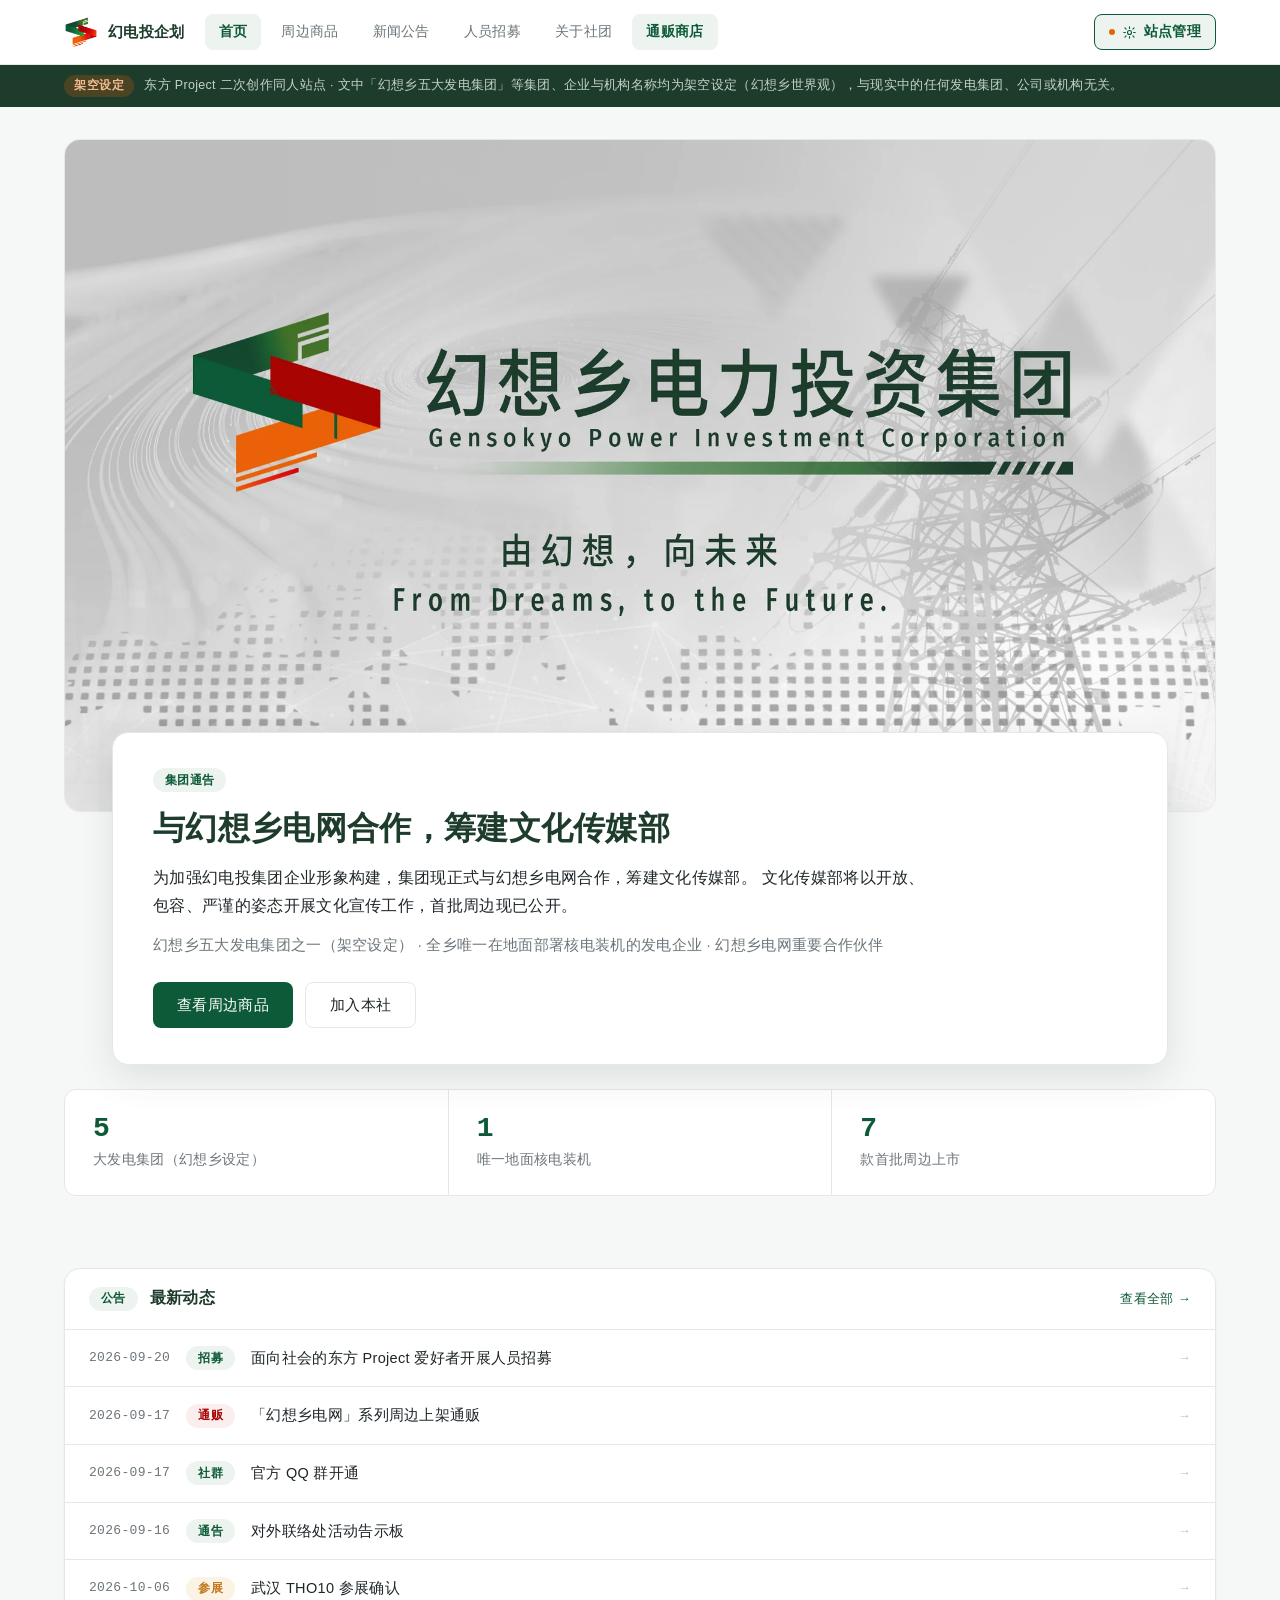
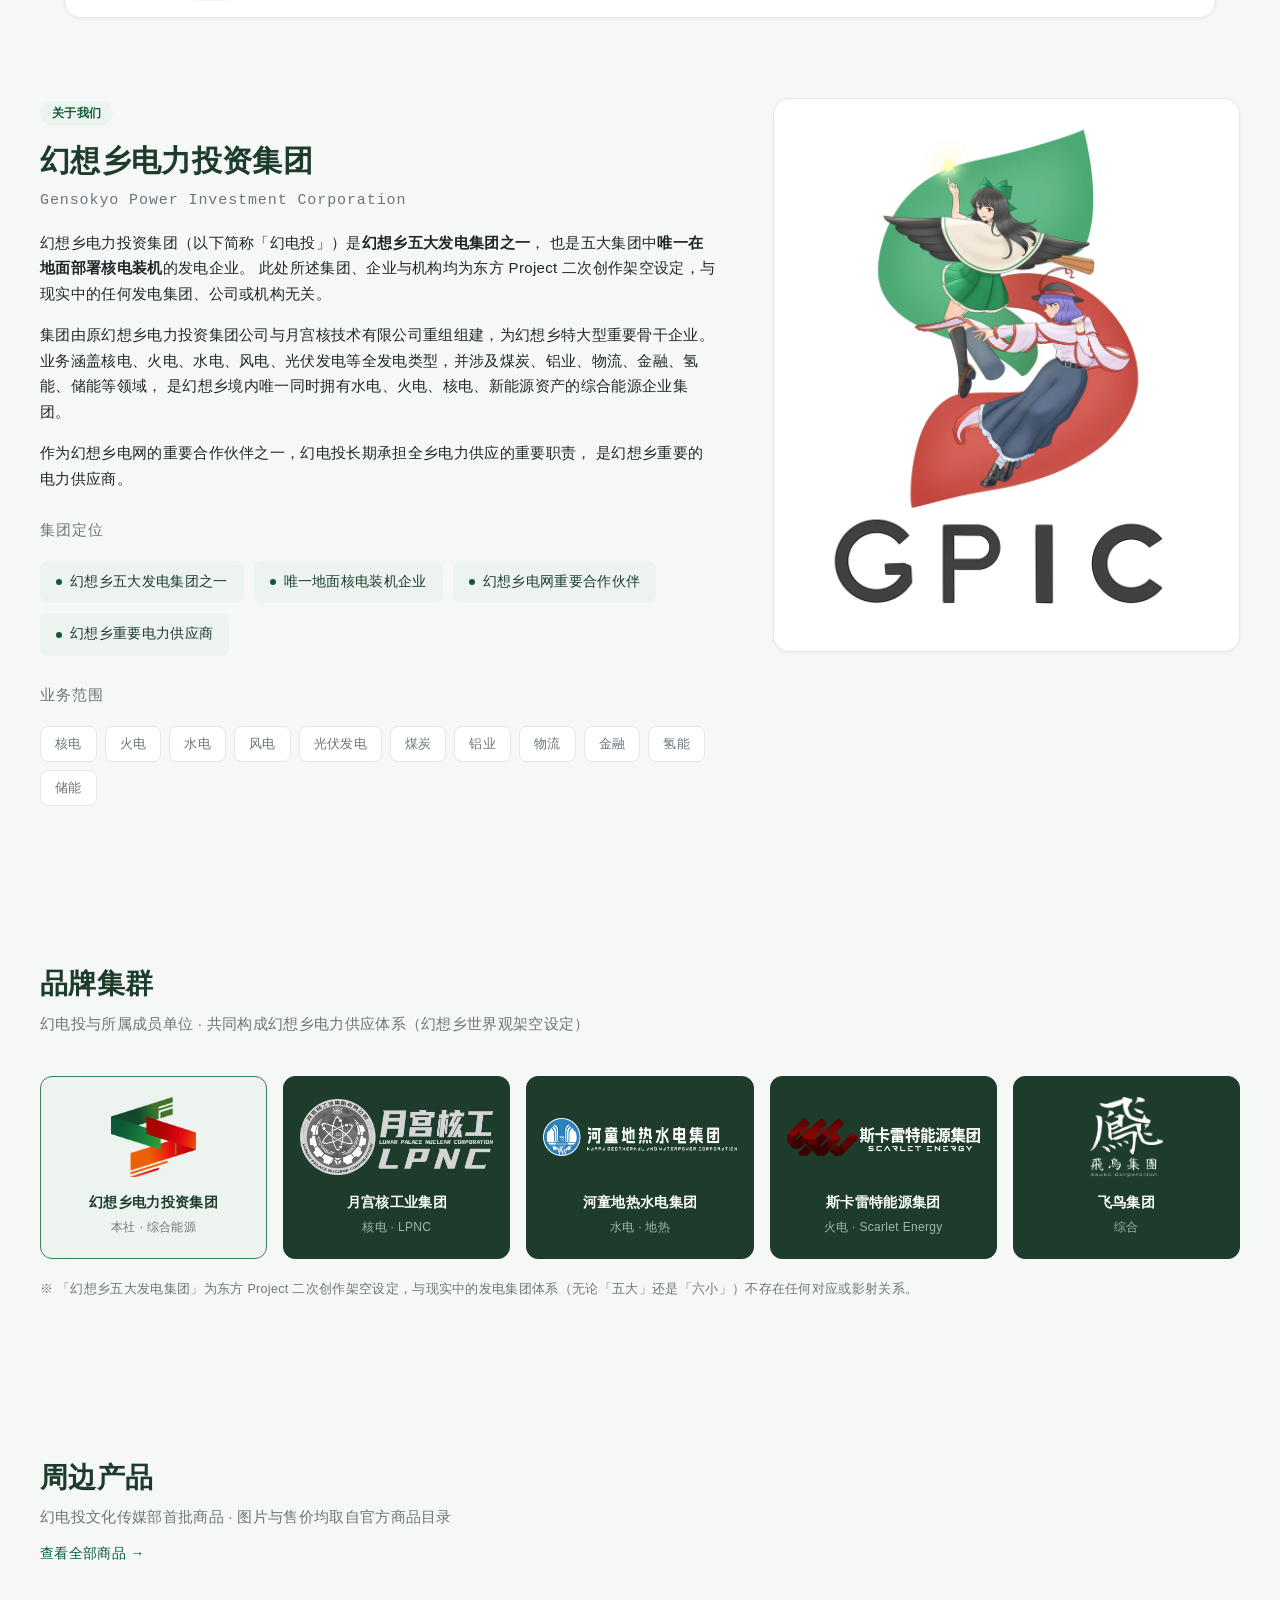
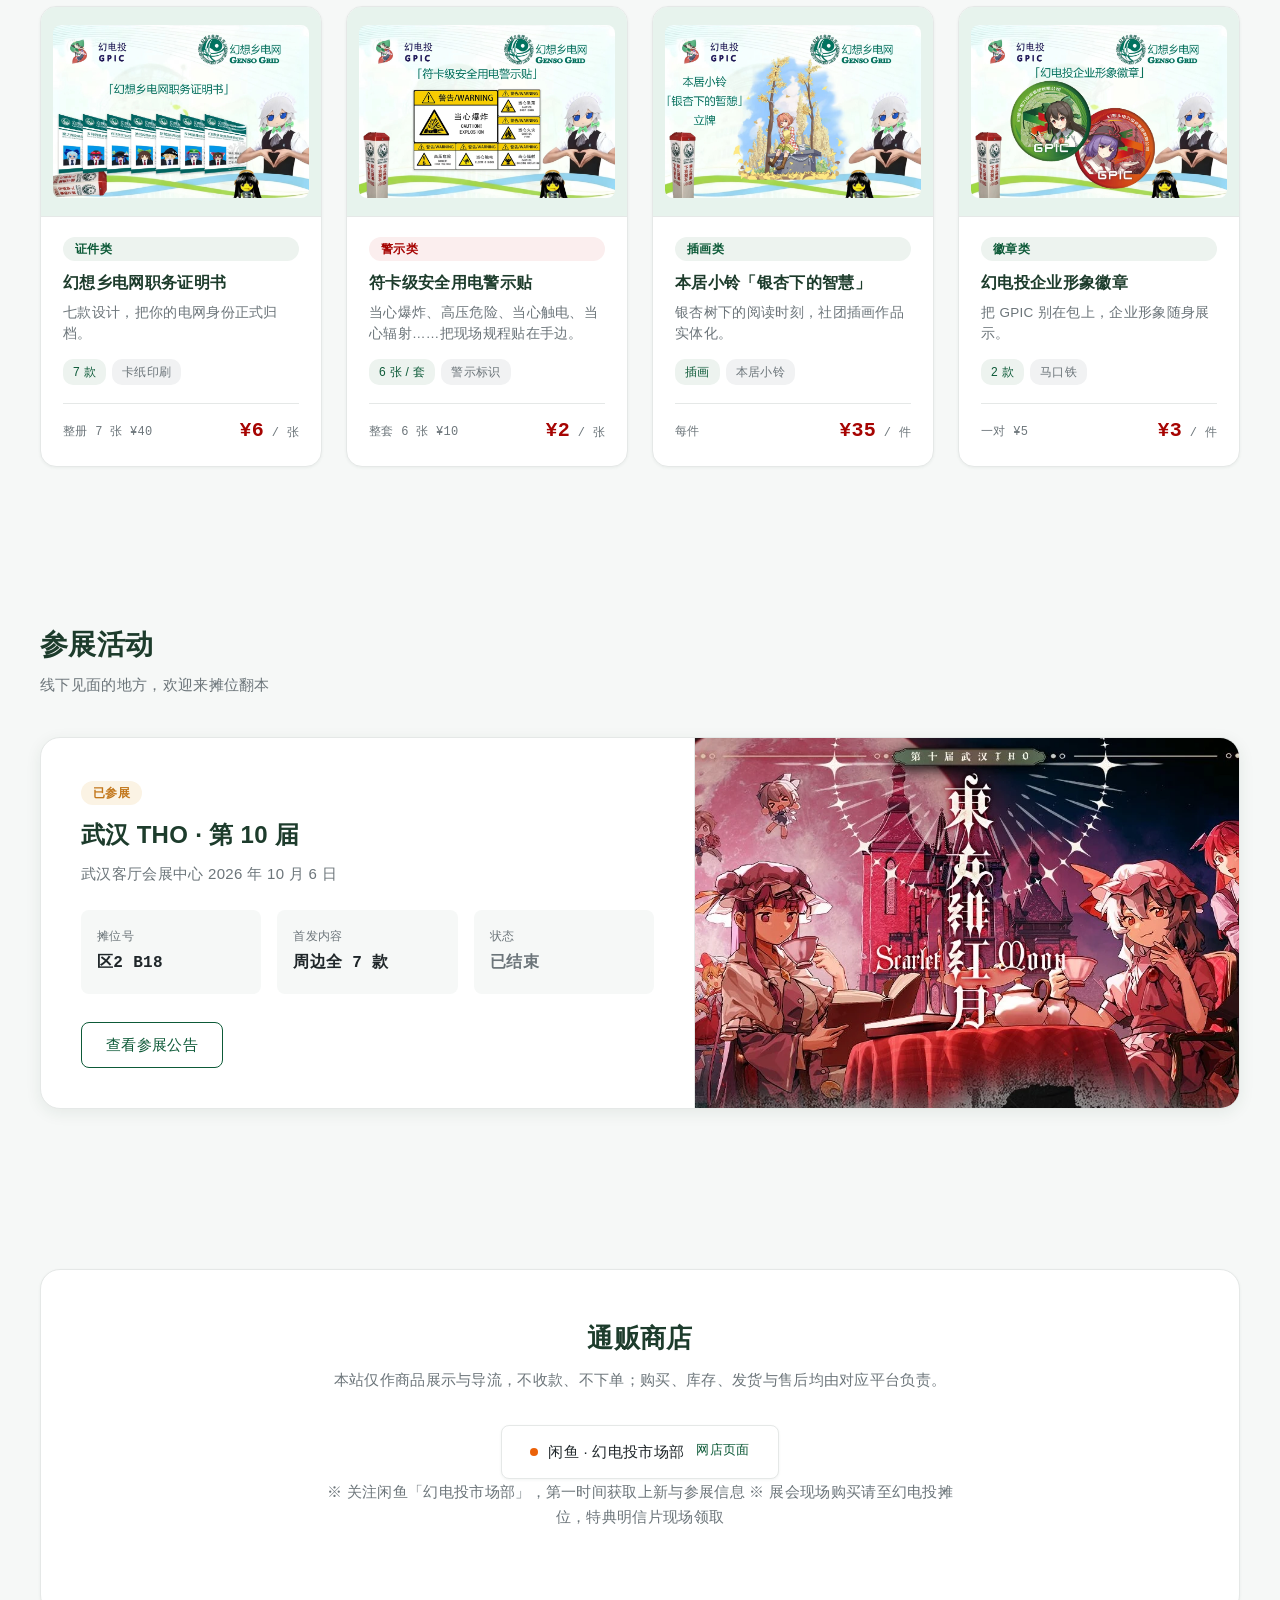
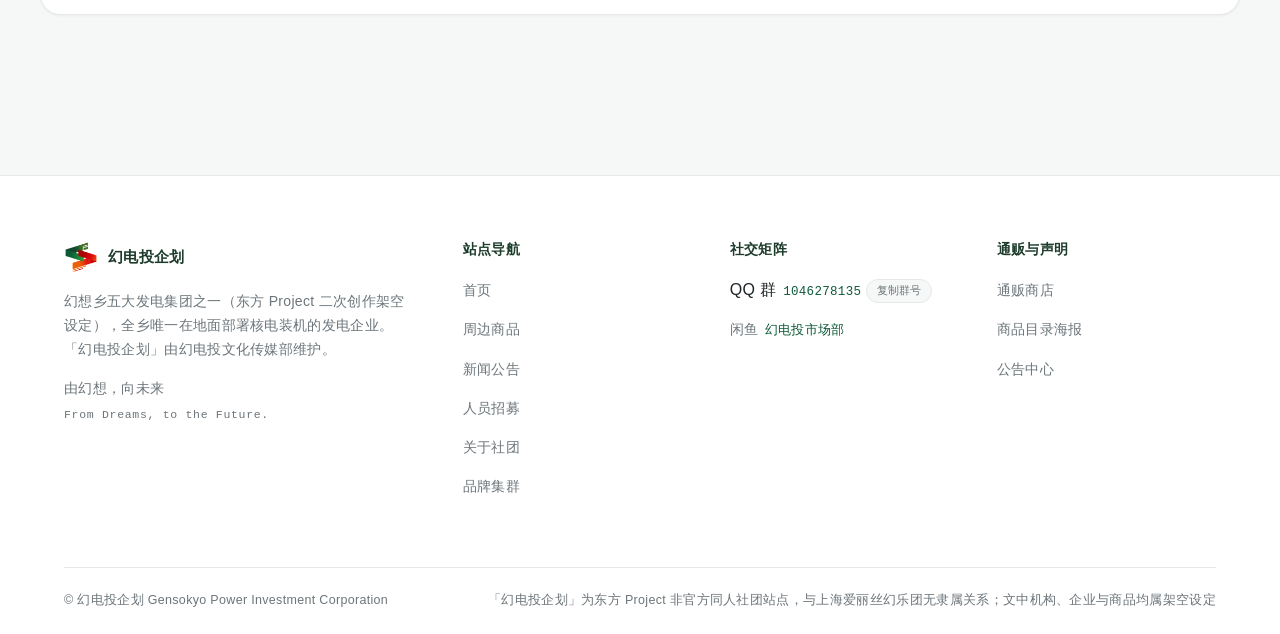
==== commit b8a4a89c: "公告正文支持 **加粗**；页脚闲鱼链接换新；清理上传测试图 一、公告加粗不渲染 - notice.html 的 renderBlock 只做 esc() 转义，没有 markdown 解析，   所" ====
--- a/官网/web/index.html
+++ b/官网/web/index.html
@@ -331,8 +331,8 @@
       <h2>通贩商店</h2>
       <p>本站仅作商品展示与导流，不收款、不下单；购买、库存、发货与售后均由对应平台负责。</p>
       <div class="shop-links">
-        <a href="https://m.tb.cn/h.8sNhvfF?tk=iu4DTjnBcbM" target="_blank" rel="noopener">
-          <span class="dot"></span>闲鱼 · 幻电投市场部<em class="sc-sub">淘口令 CZ007</em>
+        <a href="https://www.goofish.com/personal?userId=4151830427" target="_blank" rel="noopener">
+          <span class="dot"></span>闲鱼 · 幻电投市场部<em class="sc-sub">网店页面</em>
         </a>
       </div>
       <p class="shop-note">※ 关注闲鱼「幻电投市场部」，第一时间获取上新与参展信息 ※ 展会现场购买请至幻电投摊位，特典明信片现场领取</p>
@@ -373,7 +373,7 @@
             QQ 群 <em class="sc-sub">1046278135</em>
             <button type="button" class="sc-copy" data-copy="1046278135">复制群号</button>
           </li>
-          <li><a href="https://m.tb.cn/h.8sNhvfF?tk=iu4DTjnBcbM" target="_blank" rel="noopener">闲鱼 <em class="sc-sub">幻电投市场部</em></a></li>
+          <li><a href="https://www.goofish.com/personal?userId=4151830427" target="_blank" rel="noopener">闲鱼 <em class="sc-sub">幻电投市场部</em></a></li>
         </ul>
       </div>
 
@@ -394,6 +394,7 @@
   </div>
 </footer>
 
+<script src="assets/site.js"></script>
 <script>
 // 移动端菜单
 var navToggle = document.getElementById('navToggle');
@@ -454,6 +455,116 @@
     .then(function(r) { return r.json(); })
     .then(function(data) {
       if (data.error || !data.ok) return;
+
+      // 站点设置（SEO / 顶栏 / 页脚 / 后台入口）由共用的 assets/site.js 处理，
+      // 四页同一份实现，这里不再重复。
+
+      // ─── 首页横幅 ───
+      if (data.hero) {
+        var hero = data.hero;
+        var heroPic = document.querySelector('.hero picture');
+        if (heroPic && (hero.banner || hero.banner_fallback)) {
+          var picSource = heroPic.querySelector('source');
+          var picImg = heroPic.querySelector('img');
+          if (picSource && hero.banner) picSource.setAttribute('srcset', hero.banner);
+          if (picImg) {
+            if (hero.banner_fallback) picImg.src = hero.banner_fallback;
+            else if (hero.banner) picImg.src = hero.banner;
+            if (hero.banner_alt) picImg.alt = hero.banner_alt;
+          }
+        }
+        var heroCard = document.querySelector('.hero-card');
+        if (heroCard && hero.title) {
+          var heroBtns = (hero.actions || []).filter(function(a) {
+            return a && a.label;
+          }).map(function(a) {
+            var btnCls = a.style === 'ghost' ? 'btn btn-ghost' : 'btn btn-primary';
+            return '<a class="' + btnCls + '" href="' + esc(a.href || '#') + '">' + esc(a.label) + '</a>';
+          }).join('');
+          heroCard.innerHTML =
+            (hero.badge ? '<span class="badge badge-green">' + esc(hero.badge) + '</span>' : '') +
+            '<h2>' + esc(hero.title) + '</h2>' +
+            (hero.body ? '<p class="hero-notice">' + esc(hero.body) + '</p>' : '') +
+            (hero.sub ? '<p class="hero-sub">' + esc(hero.sub) + '</p>' : '') +
+            (heroBtns ? '<div class="hero-actions">' + heroBtns + '</div>' : '');
+        }
+        var statStrip = document.querySelector('.stat-strip');
+        if (statStrip && hero.stats && hero.stats.length) {
+          statStrip.innerHTML = hero.stats.map(function(s) {
+            return '<div><span class="stat-num">' + esc(s.num) + '</span>' +
+              '<span class="stat-label">' + esc(s.label) + '</span></div>';
+          }).join('');
+        }
+      }
+
+      // ─── 关于我们 ───
+      if (data.about) {
+        var about = data.about;
+        var aboutText = document.querySelector('.about-text');
+        if (aboutText && about.title) {
+          // 正文里带 Markdown 粗体（**…**），先转义再还原成 <strong>
+          var aboutParas = (about.paragraphs || []).filter(Boolean).map(function(p) {
+            return '<p>' + esc(p).replace(/\*\*([^*]+)\*\*/g, '<strong>$1</strong>') + '</p>';
+          }).join('');
+          var idTags = (about.identity_tags || []).filter(Boolean);
+          var bizTags = (about.biz_tags || []).filter(Boolean);
+          aboutText.innerHTML =
+            (about.badge ? '<span class="badge badge-green">' + esc(about.badge) + '</span>' : '') +
+            '<h2>' + esc(about.title) + '</h2>' +
+            (about.subtitle ? '<p class="about-en">' + esc(about.subtitle) + '</p>' : '') +
+            aboutParas +
+            (idTags.length
+              ? '<p class="tag-title">' + esc(about.identity_title || '集团定位') + '</p>' +
+                '<ul class="id-tags">' + idTags.map(function(t) {
+                  return '<li>' + esc(t) + '</li>';
+                }).join('') + '</ul>'
+              : '') +
+            (bizTags.length
+              ? '<p class="tag-title">' + esc(about.biz_title || '业务范围') + '</p>' +
+                '<ul class="biz-tags">' + bizTags.map(function(t) {
+                  return '<li>' + esc(t) + '</li>';
+                }).join('') + '</ul>'
+              : '');
+        }
+        var aboutImg = document.querySelector('.about-visual img');
+        if (aboutImg && about.visual) {
+          aboutImg.src = about.visual;
+          if (about.visual_alt) aboutImg.alt = about.visual_alt;
+        }
+      }
+
+      // ─── 参展活动 ───
+      if (data.event) {
+        var ev = data.event;
+        var eventCard = document.querySelector('.event-card');
+        if (eventCard && ev.title) {
+          // 用起止时间算状态，别让「已结束」写死在页面上
+          var nowTs = Date.now();
+          var startTs = ev.date_start ? Date.parse(ev.date_start) : NaN;
+          var endTs = ev.date_end ? Date.parse(ev.date_end) : NaN;
+          var evState = { cls: '', text: '' };
+          if (!isNaN(endTs) && nowTs > endTs) evState = { cls: 'is-past', text: '已结束' };
+          else if (!isNaN(startTs) && nowTs < startTs) evState = { cls: '', text: '即将开始' };
+          else if (!isNaN(startTs)) evState = { cls: 'is-live', text: '进行中' };
+          eventCard.innerHTML =
+            '<div class="event-info">' +
+              (ev.badge ? '<span class="badge badge-gold">' + esc(ev.badge) + '</span>' : '') +
+              '<h3>' + esc(ev.title) + '</h3>' +
+              (ev.subtitle ? '<p>' + esc(ev.subtitle) + '</p>' : '') +
+              '<dl class="event-facts">' +
+                (ev.booth ? '<div><dt>摊位号</dt><dd>' + esc(ev.booth) + '</dd></div>' : '') +
+                (ev.debut ? '<div><dt>首发内容</dt><dd>' + esc(ev.debut) + '</dd></div>' : '') +
+                (evState.text ? '<div><dt>状态</dt><dd class="cd ' + evState.cls + '">' +
+                  evState.text + '</dd></div>' : '') +
+              '</dl>' +
+              (ev.link_label ? '<a class="btn btn-outline" href="' + esc(ev.link_href || '#') + '">' +
+                esc(ev.link_label) + '</a>' : '') +
+            '</div>' +
+            (ev.visual
+              ? '<div class="event-visual" style="background-image:url(\'' + esc(ev.visual) + '\')"></div>'
+              : '');
+        }
+      }
 
       // 更新公告列表
       if (data.notices && data.notices.length) {
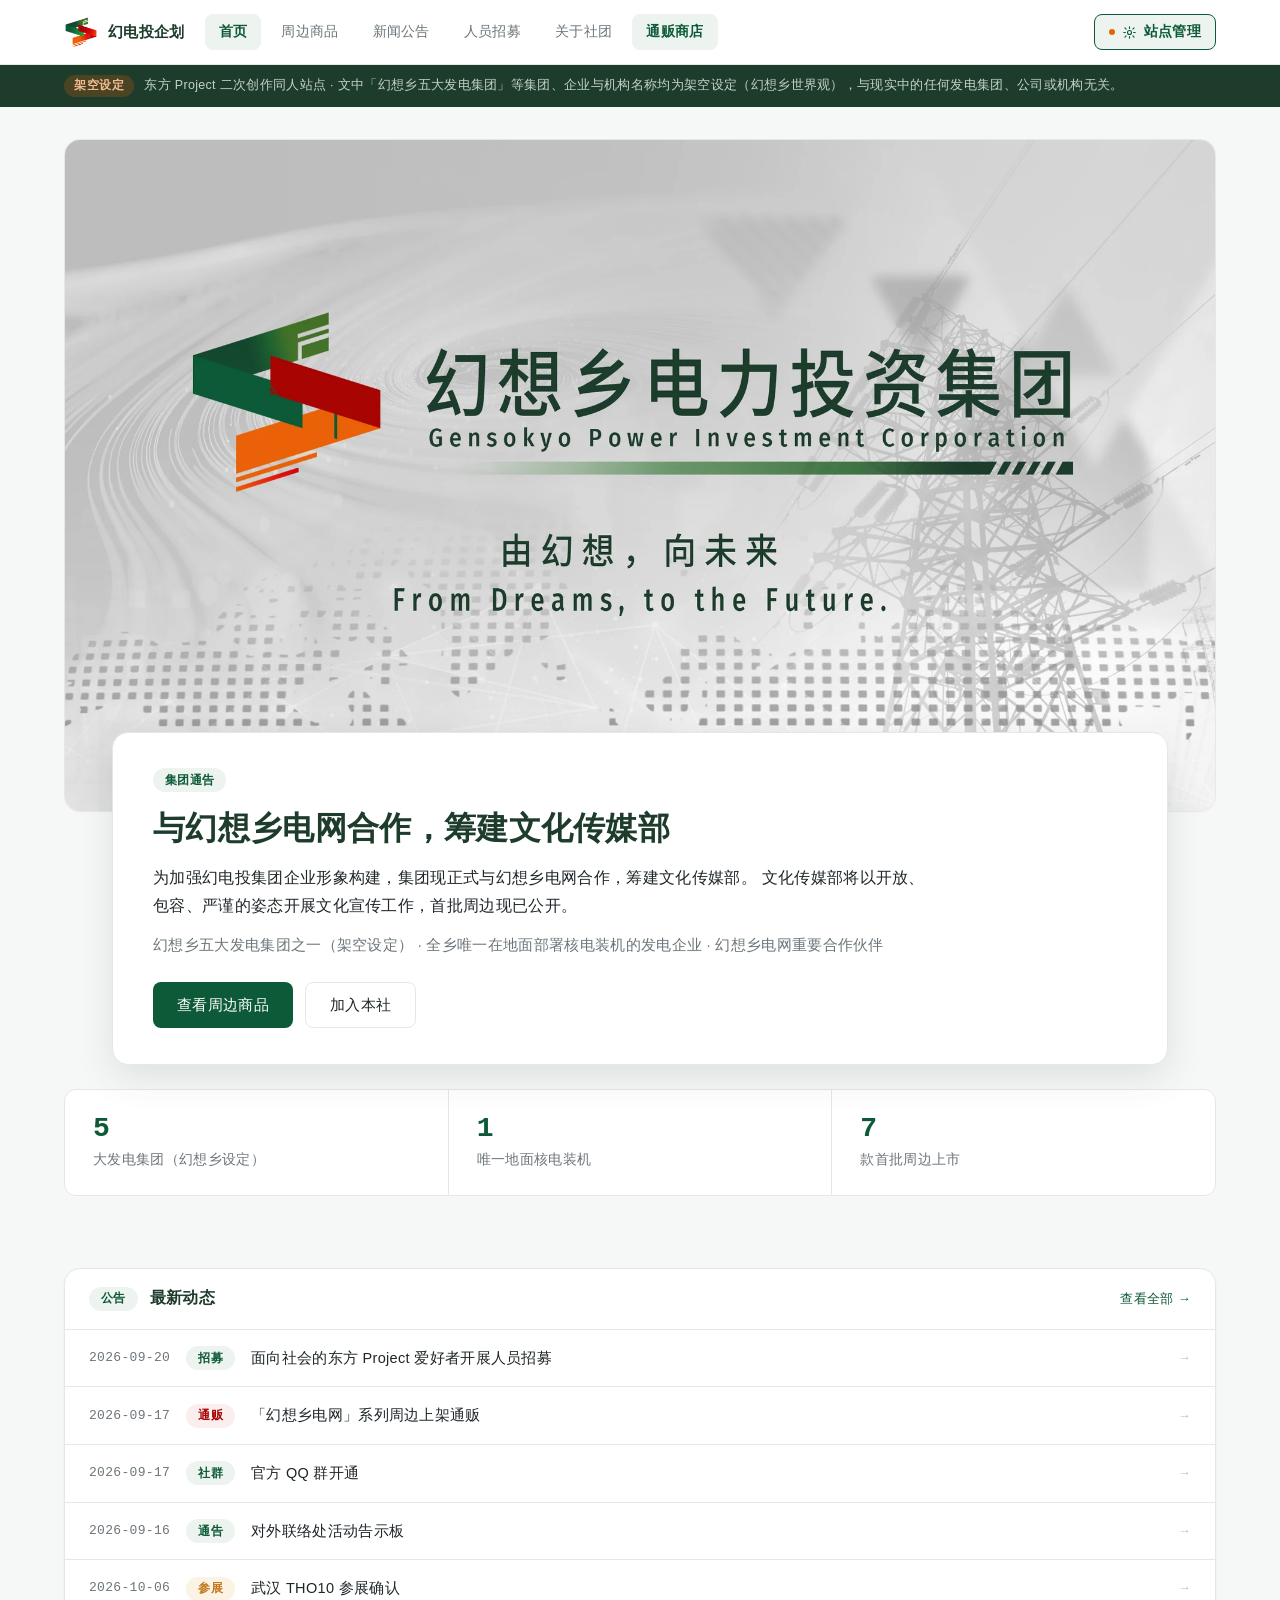
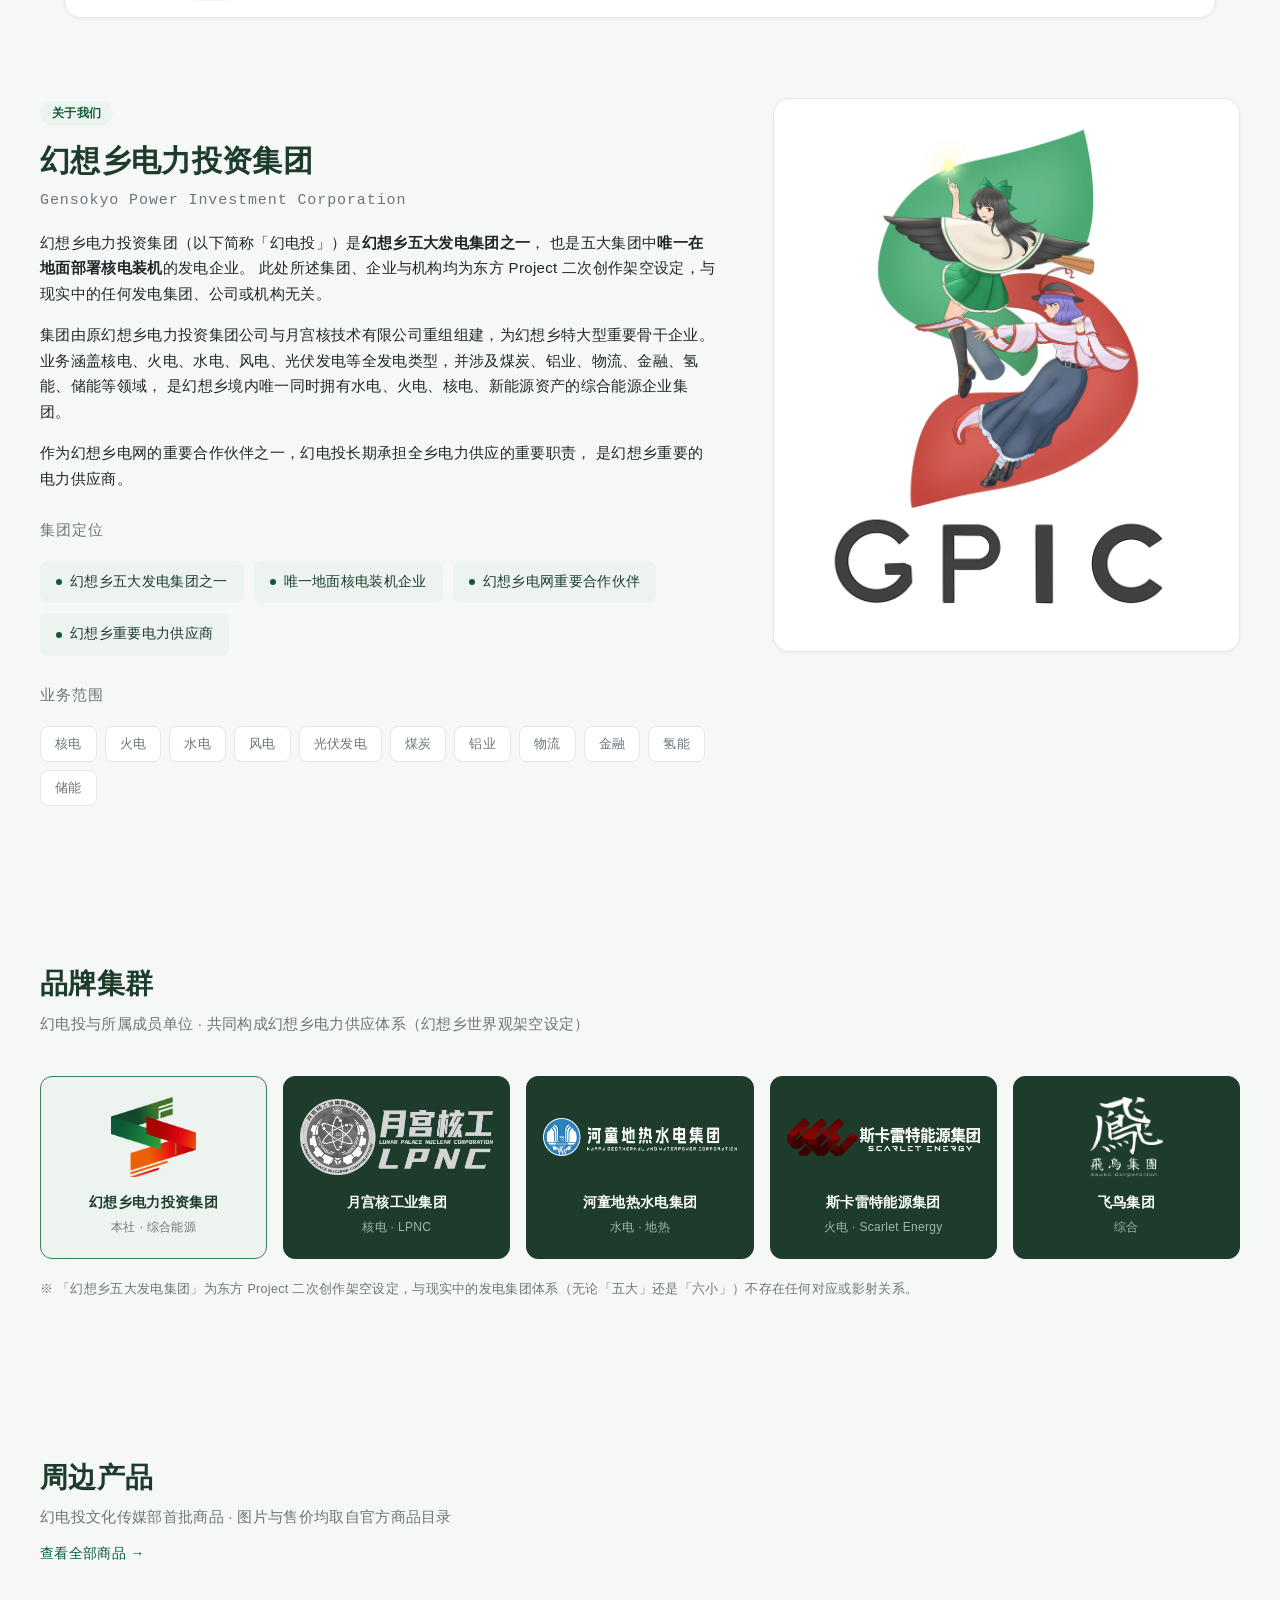
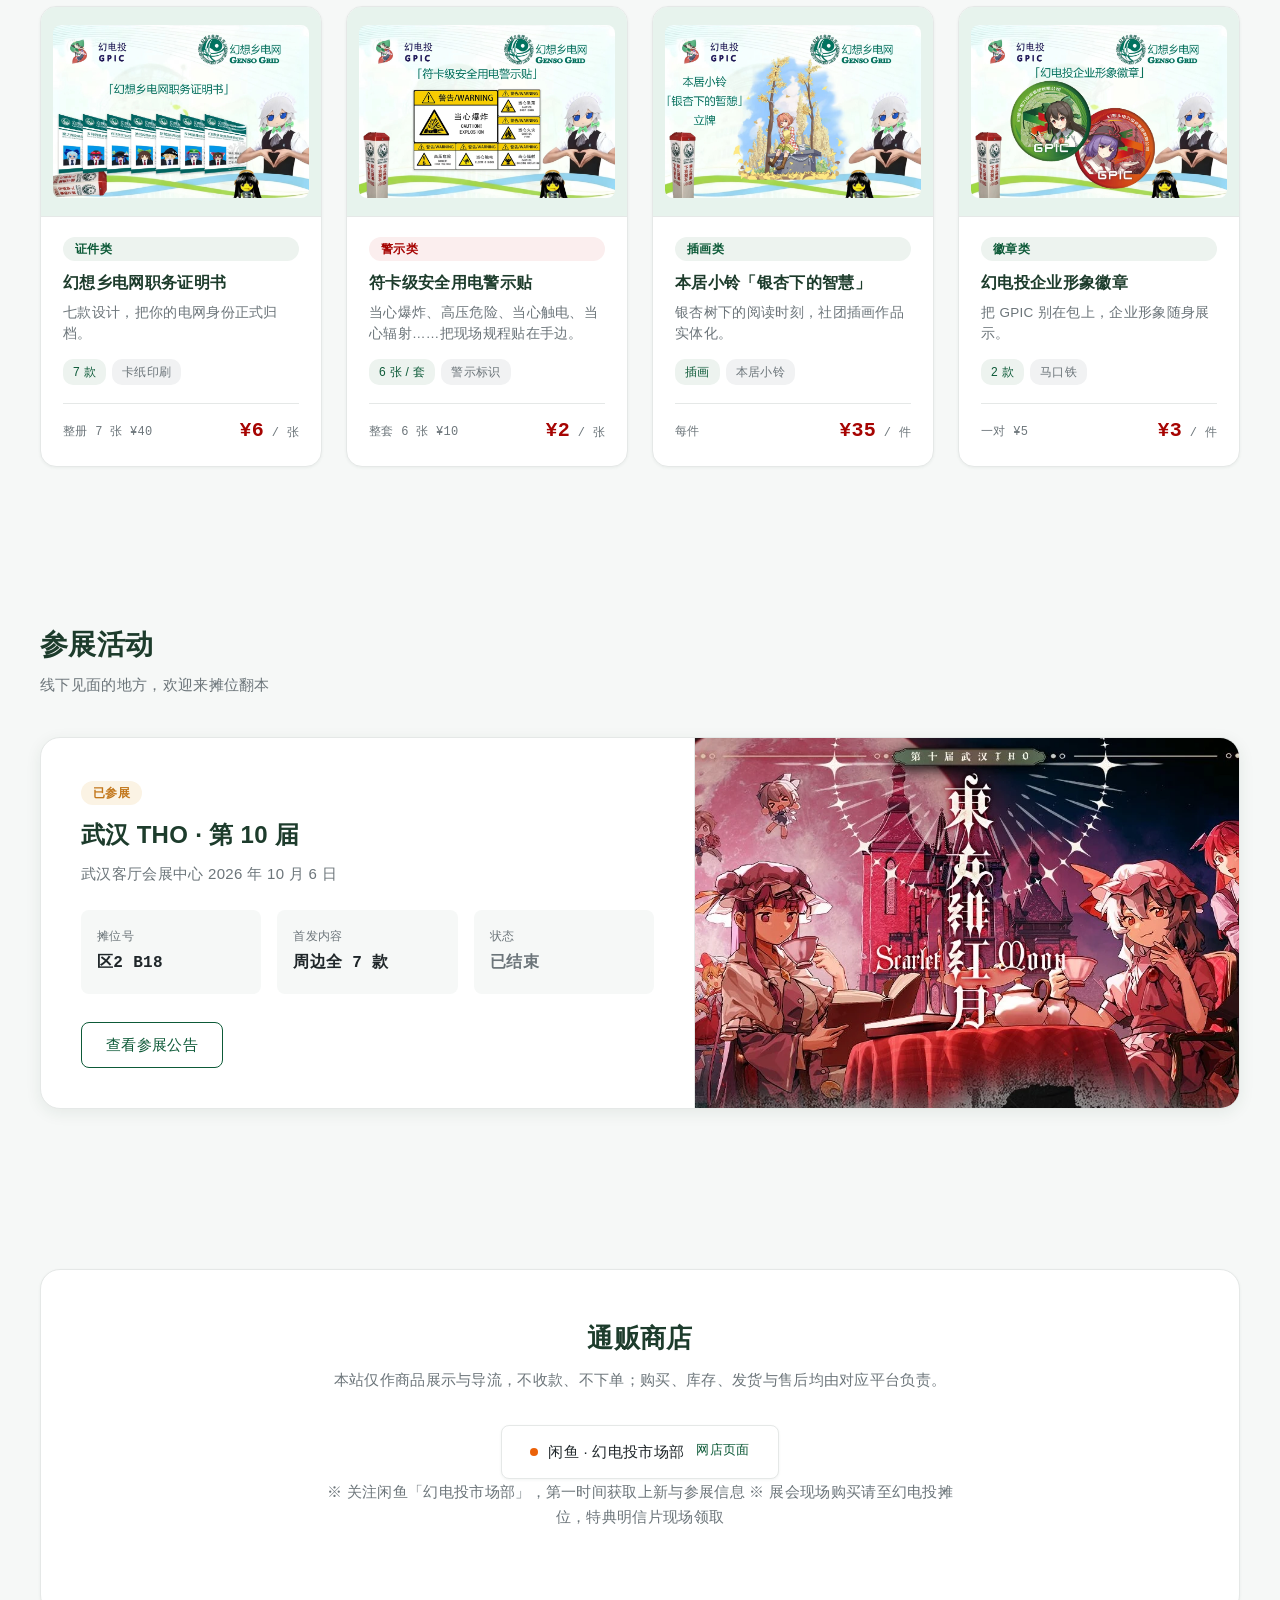
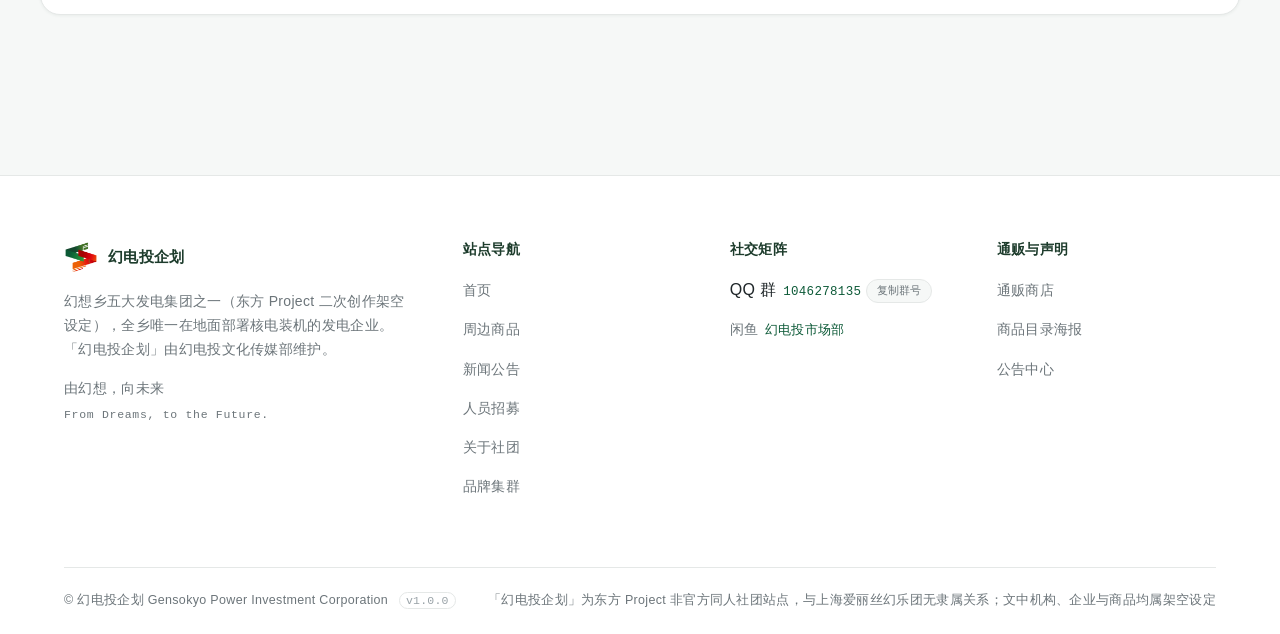
==== commit b45d311e: "版本号体系：自 v1.0.0 起建立单一真源 - web/version.json 为唯一真源，scripts/version.mjs 负责体检 / 自增 / 打 tag - 页脚版本胶囊、X-GPI" ====
--- a/官网/web/index.html
+++ b/官网/web/index.html
@@ -388,7 +388,7 @@
     </div>
 
     <div class="footer-bottom">
-      <span>© 幻电投企划 Gensokyo Power Investment Corporation</span>
+      <span>© 幻电投企划 Gensokyo Power Investment Corporation <em class="site-version" data-site-version></em></span>
       <span>「幻电投企划」为东方 Project 非官方同人社团站点，与上海爱丽丝幻乐团无隶属关系；文中机构、企业与商品均属架空设定</span>
     </div>
   </div>
@@ -594,28 +594,51 @@
         }
       }
 
-      // 更新商品
+      // 更新商品（只渲染后台「首页展示商品」里选中的，按选定顺序）
       if (data.goods && data.goods.length) {
         var goodsGrid = document.querySelector('.goods-grid');
+        var goodsSection = document.getElementById('goods');
         if (goodsGrid) {
-          goodsGrid.innerHTML = data.goods.slice(0, 4).map(function(g) {
-            var badgeClass = g.badge_style === 'red' ? 'badge-red' : g.badge_style === 'gold' ? 'badge-gold' : 'badge-green';
-            var tagsHtml = (g.tags || []).map(function(t) {
-              return '<span' + (t.key ? ' class="is-key"' : '') + '>' + esc(t.text) + '</span>';
+          var byId = {};
+          data.goods.forEach(function(g) { byId[g.id] = g; });
+
+          // homeGoods 是管理员选定的 id 数组，顺序即展示顺序：
+          //   · 数组存在（哪怕是空数组）→ 严格照办，没选中的不上首页
+          //   · 字段缺失（老数据 / 旧版接口）→ 退回「前 4 个」，维持老行为
+          var picked;
+          if (Array.isArray(data.homeGoods)) {
+            picked = data.homeGoods.map(function(id) { return byId[id]; }).filter(Boolean);
+          } else {
+            picked = data.goods.slice(0, 4);
+          }
+
+          if (!picked.length) {
+            // 一件都没选（或选中的全被下架/删除）→ 整段隐藏，别留一个空框
+            if (goodsSection) goodsSection.style.display = 'none';
+          } else {
+            if (goodsSection) goodsSection.style.display = '';
+            goodsGrid.innerHTML = picked.map(function(g) {
+              var badgeClass = g.badge_style === 'red' ? 'badge-red' : g.badge_style === 'gold' ? 'badge-gold' : 'badge-green';
+              var soldOut = g.status === 'sold_out';
+              var tagsHtml = (g.tags || []).map(function(t) {
+                return '<span' + (t.key ? ' class="is-key"' : '') + '>' + esc(t.text) + '</span>';
+              }).join('');
+              var priceText = g.is_free ? esc(g.free_label || '免费') : '¥' + esc(g.price) + '<em> ' + esc(g.unit) + '</em>';
+              return '<article class="goods-card' + (soldOut ? ' is-soldout' : '') + '">' +
+                '<div class="goods-media"><img src="' + esc(g.image) + '" alt="' + esc(g.image_alt) + '" loading="lazy"></div>' +
+                '<div class="goods-body">' +
+                '<span class="badge ' + badgeClass + '">' + esc(g.badge) + '</span>' +
+                (soldOut ? '<span class="badge badge-gray">售罄</span>' : '') +
+                '<h3>' + esc(g.name) + '</h3>' +
+                '<p>' + esc(g.description) + '</p>' +
+                '<div class="goods-tags">' + tagsHtml + '</div>' +
+                (soldOut ? '<div class="goods-soldout">已售罄 · 补货中</div>' : '') +
+                '<div class="goods-foot">' +
+                '<span class="goods-alt">' + esc(g.alt_label) + '</span>' +
+                '<span class="goods-price">' + priceText + '</span>' +
+                '</div></div></article>';
             }).join('');
-            var priceText = g.is_free ? esc(g.free_label || '免费') : '¥' + esc(g.price) + '<em> ' + esc(g.unit) + '</em>';
-            return '<article class="goods-card">' +
-              '<div class="goods-media"><img src="' + esc(g.image) + '" alt="' + esc(g.image_alt) + '" loading="lazy"></div>' +
-              '<div class="goods-body">' +
-              '<span class="badge ' + badgeClass + '">' + esc(g.badge) + '</span>' +
-              '<h3>' + esc(g.name) + '</h3>' +
-              '<p>' + esc(g.description) + '</p>' +
-              '<div class="goods-tags">' + tagsHtml + '</div>' +
-              '<div class="goods-foot">' +
-              '<span class="goods-alt">' + esc(g.alt_label) + '</span>' +
-              '<span class="goods-price">' + priceText + '</span>' +
-              '</div></div></article>';
-          }).join('');
+          }
         }
       }
 
--- a/官网/web/style.css
+++ b/官网/web/style.css
@@ -82,7 +82,7 @@
   display: inline-flex; align-items: center; justify-content: center; gap: 8px;
   height: 46px; padding: 0 24px; border-radius: var(--r-sm);
   font-size: 15px; font-weight: 500; transition: all .2s ease;
-  white-space: nowrap;
+  white-space: nowrap; max-width: 100%;
 }
 .btn-primary { background: var(--brand-green); color: #fff; }
 .btn-primary:hover { background: var(--brand-deep); transform: translateY(-1px); box-shadow: var(--shadow-md); }
@@ -250,6 +250,19 @@
 .notice-list li:hover .go { color: var(--brand-green); }
 .notice-date { font-family: var(--mono); color: var(--text-2); font-size: 13px; flex: none; }
 
+/* 公告页的列表项。原来是逐条内联样式（静态兜底一份、JS 渲染再写一份），
+   媒体查询完全够不着，窄屏怎么调都改不动 —— 2026-10-19 抽成 class。 */
+.notice-item {
+  display: flex; gap: 16px; align-items: center;
+  padding: 20px 24px; background: var(--surface);
+  border: 1px solid var(--border); border-radius: var(--r-lg);
+  transition: .2s; box-shadow: var(--shadow-sm);
+}
+.notice-item:hover { box-shadow: var(--shadow-md); transform: translateY(-2px); }
+.notice-item .ni-date { font-family: var(--mono); color: var(--text-2); font-size: 13px; flex: none; }
+.notice-item .ni-title { flex: 1; font-size: 15px; min-width: 0; }
+.notice-item .ni-go { color: #B8C2BD; font-size: 13px; flex: none; }
+
 /* ============ 8. 关于社团 ============ */
 .about-grid {
   display: grid; grid-template-columns: 1.45fr 1fr; gap: 56px; align-items: start;
@@ -311,6 +324,25 @@
 .goods-grid {
   display: grid; grid-template-columns: repeat(auto-fill, minmax(260px, 1fr)); gap: 24px;
 }
+
+/* 商品页底部两张工具卡（海报 / 通贩）。
+   原来是内联的 grid-template-columns: 1fr 1fr —— 内联样式媒体查询改不动，
+   375px 下每列只剩 150px，卡片里 18px 的标题被挤成两行、按钮压到边框上。
+   改 auto-fit：宽屏自动两列，窄屏自动落成一列。
+   min(280px, 100%) 是为了 320px 屏也不溢出（固定 280 会比可用宽度还宽）。 */
+.goods-tools {
+  margin-top: 48px; display: grid; gap: 24px;
+  grid-template-columns: repeat(auto-fit, minmax(min(280px, 100%), 1fr));
+}
+.goods-tool-card {
+  background: var(--surface); border: 1px solid var(--border);
+  border-radius: var(--r-lg); padding: 32px; box-shadow: var(--shadow-sm);
+}
+.goods-tool-card h3 { font-size: 18px; color: var(--brand-deep); margin-bottom: 12px; }
+.goods-tool-card p { color: var(--text-2); font-size: 14px; margin-bottom: 20px; }
+/* 海报可能有两页：两个按钮横向排，窄屏自动换行 */
+.poster-actions { display: flex; flex-wrap: wrap; gap: 10px; }
+.poster-actions .btn { flex: 0 1 auto; }
 .goods-card {
   background: var(--surface); border: 1px solid var(--border);
   border-radius: var(--r-lg); overflow: hidden;
@@ -341,6 +373,21 @@
 .goods-price em { font-style: normal; font-size: 12px; color: var(--text-2); font-weight: 400; }
 .goods-alt { font-size: 12px; color: var(--text-2); font-family: var(--mono); }
 .goods-free { font-size: 14px; font-weight: 700; color: var(--brand-green); }
+
+/* ============ 10b. 售罄状态 ============
+   售罄 ≠ 下架：卡片照常展示（图片、文案、价格都在），只是整体降权
+   并给出明确的「补货中」。下架商品由后端直接过滤，根本不会渲染到这里。 */
+.badge-gray { background: #EEF1F0; color: var(--text-2); }
+.goods-card.is-soldout .goods-media img { filter: grayscale(0.65); opacity: 0.66; }
+.goods-card.is-soldout:hover { transform: none; box-shadow: var(--shadow-sm); }
+.goods-card.is-soldout .goods-body h3 { color: var(--text-2); }
+.goods-card.is-soldout .goods-price { color: var(--text-3); text-decoration: line-through; }
+.goods-soldout {
+  display: inline-block; align-self: flex-start;
+  margin-top: 12px; padding: 4px 11px;
+  font-size: 11.5px; font-weight: 700; letter-spacing: 0.04em;
+  color: #8A4A18; background: var(--tint-orange); border-radius: 999px;
+}
 
 /* ============ 11. 参展预告 ============ */
 .event-card {
@@ -410,6 +457,15 @@
   color: var(--text-2); font-size: 12.5px;
 }
 
+/* 页脚版本号：跟在版权后面，等宽字体小字，取不到值时不占位（:empty） */
+.site-version {
+  font-style: normal; margin-left: 7px; font-family: var(--mono);
+  font-size: 11.5px; color: var(--text-3); letter-spacing: .02em;
+  padding: 1px 6px; border: 1px solid var(--border); border-radius: 999px;
+  white-space: nowrap;
+}
+.site-version:empty { display: none; }
+
 /* 社交复制按钮 */
 .sc-sub { font-style: normal; font-family: var(--mono); color: var(--brand-green); font-size: 12.5px; margin-left: 2px; }
 .sc-copy {
@@ -438,7 +494,13 @@
   font-size: 18px; color: var(--brand-deep); margin: 32px 0 16px;
   padding-left: 14px; border-left: 3px solid var(--brand-green);
 }
-.nd-body ul, .nd-body ol { margin: 0 0 16px 20px; }
+/* 长链接 / 连写英文不许把版面撑宽 */
+.nd-body { overflow-wrap: break-word; }
+/* 全局 ul 是 list-style:none（导航、标签都在用），正文里必须显式恢复，
+   否则公告的 ul 类型正文一个项目符号都没有 —— 之前一直是这个状态。 */
+.nd-body ul, .nd-body ol { margin: 0 0 16px; padding-left: 22px; }
+.nd-body ul { list-style: disc; }
+.nd-body ol { list-style: decimal; }
 .nd-body li { margin-bottom: 8px; font-size: 15px; line-height: 1.7; }
 .nd-body blockquote {
   background: var(--tint-green); border-left: 3px solid var(--brand-green);
@@ -487,11 +549,15 @@
   border-radius: var(--r-lg); padding: 28px 32px;
 }
 .recruit-info h3 { font-size: 18px; color: var(--brand-deep); margin-bottom: 16px; }
-.recruit-info ul { margin-left: 20px; }
+.recruit-info ul { margin-left: 20px; padding-left: 4px; list-style: disc; }
 .recruit-info li { margin-bottom: 10px; font-size: 15px; }
 .recruit-info a { color: var(--brand-green); font-weight: 600; }
 
 /* ============ 16. 页面通用 ============ */
+/* 顶栏是 sticky 的，锚点跳过来会把标题压在 64px 的栏下面。
+   留出 header 高度 + 一点呼吸空间。 */
+section[id] { scroll-margin-top: calc(var(--header-h) + 16px); }
+
 .page-hero {
   background: linear-gradient(135deg, var(--brand-deep) 0%, #2A5E40 100%);
   color: #fff; padding: 56px 0; border-radius: var(--r-xl); margin-bottom: 48px;
@@ -524,13 +590,17 @@
   .nav-toggle { display: block; }
 }
 @media (max-width: 640px) {
+  /* 窄屏左右留白从 24 收到 18，375 屏能多出 12px 正文宽度 */
+  .container { padding: 0 18px; }
+
   .world-bar { font-size: 12px; }
   .world-bar .container { flex-direction: column; align-items: flex-start; gap: 6px; }
   .hero-card { margin: -48px 0 0; padding: 24px 20px; }
   .hero-card h2 { font-size: 22px; }
   .stat-strip { grid-template-columns: 1fr; }
   .brand-grid { grid-template-columns: 1fr 1fr; }
-  .section { padding: 56px 0; }
+  .section { padding: 48px 0; }
+  .section-head { margin-bottom: 28px; }
   .section-head h2 { font-size: 22px; }
   .event-info { padding: 28px 20px; }
   .event-facts { grid-template-columns: 1fr; }
@@ -541,4 +611,46 @@
   .job-card { padding: 20px; }
   .job-card .job-row { grid-template-columns: 1fr; }
   .notice-detail h1 { font-size: 22px; }
-}
+
+  /* 首屏与页脚在手机上不需要桌面那么大的呼吸空间 */
+  .page-hero { padding: 40px 0; }
+  .page-hero h1 { font-size: 24px; }
+  .hero-notice { font-size: 15px; }
+  .notice-card { margin-top: 40px; }
+  .notice-head { padding: 14px 18px; }
+  .site-footer { margin-top: 48px; padding: 44px 0 0; }
+  .footer-bottom { margin-top: 36px; }
+  .recruit-info { padding: 20px; }
+
+  /* ── 移动端：公告列表改两行 ──
+     原来 日期(约85) + badge(约56) + 两个 gap(32) + 左右 padding(48)
+     就吃掉 221px，375 屏只剩 140px 给标题，一条公告要折三四行。
+     改成「日期 + badge + 箭头」占第一行，标题整行独占。 */
+  .notice-item,
+  .notice-list li > a { flex-wrap: wrap; gap: 8px 10px; padding: 14px 16px; }
+  .notice-item .ni-title,
+  .notice-list li .nt {
+    flex: 1 1 100%; order: 3;
+    font-size: 14.5px; line-height: 1.5;
+  }
+  .notice-item .ni-go,
+  .notice-list li .go { order: 2; margin-left: auto; }
+
+  /* 商品页底部工具卡：一列已由 auto-fit 自动完成，这里只收内边距 */
+  .goods-tool-card { padding: 22px 20px; }
+  .goods-tool-card h3 { font-size: 17px; }
+
+  /* ── 触摸目标：手指不是鼠标，最小 40px 起 ── */
+  /* 复制按钮原来只有 24px 高，很难点中 */
+  .sc-copy { height: 30px; padding: 0 12px; font-size: 11.5px; }
+  /* 页脚链接行高约 26px，加纵向 padding 撑到 40px 左右 */
+  .footer-grid li { margin-bottom: 2px; }
+  .footer-grid li a { display: inline-block; padding: 7px 0; }
+  /* 主按钮统一加高一档 */
+  .btn { height: 48px; }
+
+  .notice-detail { padding: 40px 20px; }
+  .nd-body p { font-size: 15px; }
+  .nd-body li { font-size: 14.5px; }
+  .nd-body h3 { font-size: 17px; margin: 26px 0 12px; }
+}
